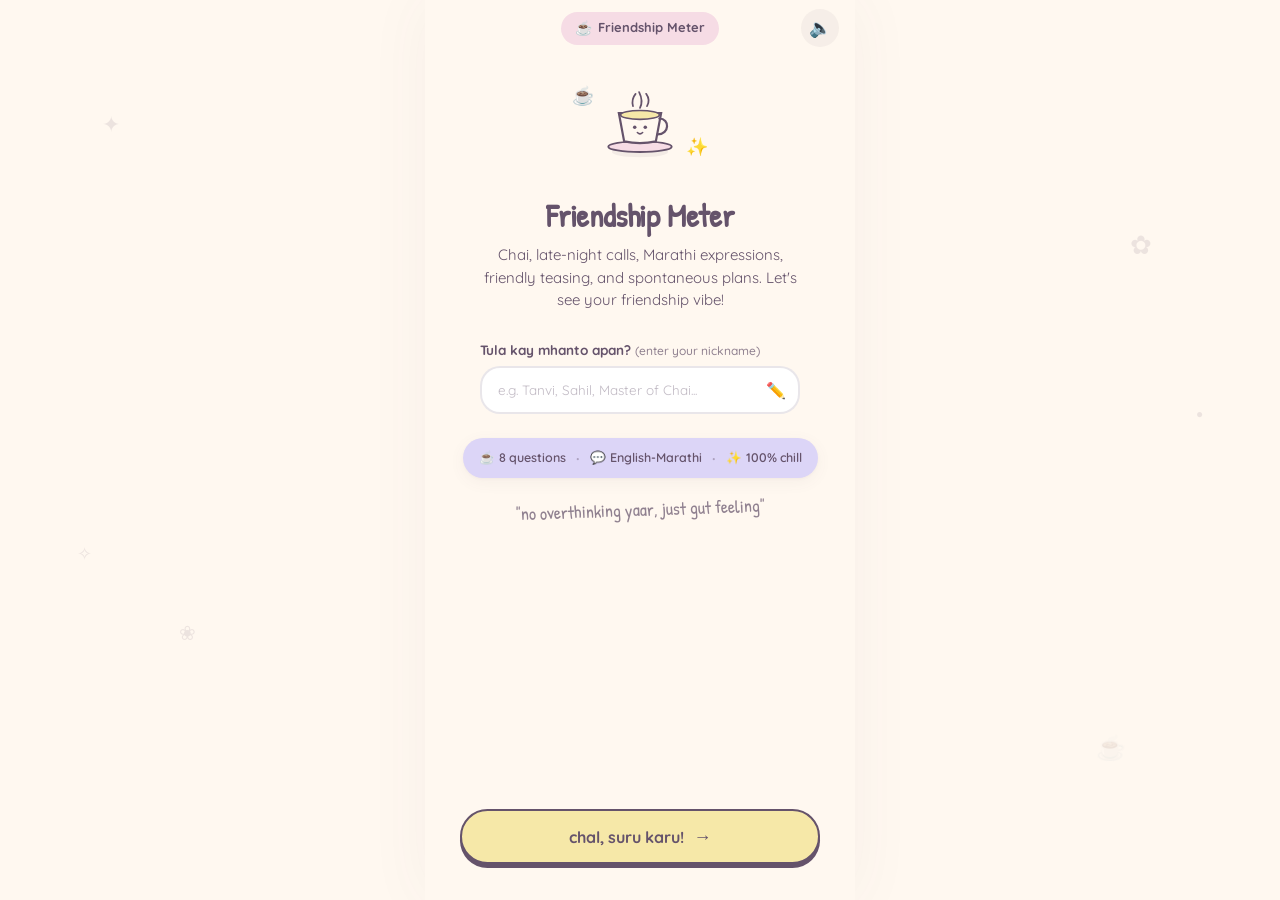
==== index.html @ f76aabcc "Friendship Meter full stack app" ====
<!DOCTYPE html>
<html lang="en">
<head>
  <meta charset="UTF-8">
  <meta name="viewport" content="width=device-width, initial-scale=1.0, maximum-scale=1.0, user-scalable=no, viewport-fit=cover">
  <title>Friendship Meter ☕✨</title>
  <meta name="theme-color" content="#FFF8F0">
  <meta name="apple-mobile-web-app-capable" content="yes">
  <meta name="apple-mobile-web-app-status-bar-style" content="default">
  
  <!-- Google Fonts: Quicksand (friendly rounded sans-serif) & Patrick Hand (restrained handwritten note) -->
  <link rel="preconnect" href="https://fonts.googleapis.com">
  <link rel="preconnect" href="https://fonts.gstatic.com" crossorigin>
  <link href="https://fonts.googleapis.com/css2?family=Patrick+Hand&family=Quicksand:wght@500;600;700&display=swap" rel="stylesheet">
  
  <link rel="stylesheet" href="style.css">
</head>
<body>
  <!-- Ambient floating doodles in background -->
  <div class="ambient-doodles" aria-hidden="true">
    <span class="doodle doodle-star-1">✦</span>
    <span class="doodle doodle-flower-1">✿</span>
    <span class="doodle doodle-sparkle-1">✧</span>
    <span class="doodle doodle-star-2">☕</span>
    <span class="doodle doodle-flower-2">❀</span>
    <span class="doodle doodle-dot-1">●</span>
  </div>

  <!-- Mobile phone viewport container -->
  <div class="app-viewport">
    
    <!-- Top header with back button, step badge, and sound toggle -->
    <header class="app-header">
      <button id="header-back-btn" class="icon-btn back-btn" aria-label="Go back" style="visibility: hidden;">
        <span>←</span>
      </button>
      <div class="header-badge" id="step-badge">
        <span class="sparkle-icon">☕</span>
        <span id="step-badge-text">Friendship Meter</span>
      </div>
      <div class="header-actions">
        <button id="sound-toggle" class="icon-btn" aria-label="Toggle cute sounds" title="Toggle sound effects">
          <span id="sound-icon">🔈</span>
        </button>
      </div>
    </header>

    <!-- Quiz Progress Indicator (Visible during 8 quiz questions) -->
    <div class="progress-bar-wrap" id="quiz-progress-wrap" style="display: none;">
      <div class="progress-meta">
        <span id="quiz-step-label">Question 1 of 8</span>
        <span id="quiz-percent-label">12%</span>
      </div>
      <div class="progress-track">
        <div class="progress-fill" id="quiz-progress-fill" style="width: 12.5%;"></div>
      </div>
    </div>

    <!-- Main Screens Container -->
    <main class="screens-container">
      
      <!-- SCREEN 1: WELCOME -->
      <section class="screen active" id="screen-welcome">
        <div class="screen-content">
          <div class="hero-illustration">
            <div class="doodle-chai-cup">
              <svg width="88" height="88" viewBox="0 0 100 100" fill="none" xmlns="http://www.w3.org/2000/svg">
                <!-- Cup base shadow -->
                <ellipse cx="50" cy="84" rx="32" ry="6" fill="rgba(101, 83, 107, 0.08)" />
                <!-- Saucer -->
                <ellipse cx="50" cy="78" rx="36" ry="6" fill="#F6DCE5" stroke="#65536B" stroke-width="2.2" />
                <!-- Cup body -->
                <path d="M26 40 L32 72 Q50 76 68 72 L74 40 Z" fill="#FFF8F0" stroke="#65536B" stroke-width="2.5" />
                <!-- Cup handle -->
                <path d="M72 46 C84 46 84 64 70 64" stroke="#65536B" stroke-width="2.5" fill="none" stroke-linecap="round" />
                <!-- Chai liquid -->
                <ellipse cx="50" cy="42" rx="22" ry="5" fill="#F6E8A8" stroke="#65536B" stroke-width="1.8" />
                <!-- Steaming aroma waves -->
                <path d="M42 32 Q40 24 45 18" stroke="#65536B" stroke-width="2" stroke-linecap="round" fill="none" />
                <path d="M50 34 Q54 26 49 16" stroke="#65536B" stroke-width="2" stroke-linecap="round" fill="none" />
                <path d="M58 32 Q62 25 57 18" stroke="#65536B" stroke-width="2" stroke-linecap="round" fill="none" />
                <!-- Cute smiling face on cup -->
                <circle cx="44" cy="56" r="2" fill="#65536B" />
                <circle cx="56" cy="56" r="2" fill="#65536B" />
                <path d="M47 62 Q50 65 53 62" stroke="#65536B" stroke-width="1.8" stroke-linecap="round" fill="none" />
              </svg>
            </div>
            <div class="floating-mini-star star-left">☕</div>
            <div class="floating-mini-star star-right">✨</div>
          </div>

          <h1 class="handwritten-title">Friendship Meter</h1>
          <p class="body-text">
            Chai, late-night calls, Marathi expressions, friendly teasing, and spontaneous plans. Let's see your friendship vibe!
          </p>

          <div class="form-group alias-box">
            <label class="input-label" for="player-alias-input">
              Tula kay mhanto apan?
              <span class="label-hint">(enter your nickname)</span>
            </label>
            <div class="input-wrapper">
              <input type="text" id="player-alias-input" maxlength="24" placeholder="e.g. Tanvi, Sahil, Master of Chai..." autocomplete="off">
              <span class="input-icon">✏️</span>
            </div>
          </div>

          <div class="pill-stats-card">
            <div class="pill-stat">
              <span class="pill-stat-icon">☕</span>
              <span class="pill-stat-text">8 questions</span>
            </div>
            <div class="pill-divider">·</div>
            <div class="pill-stat">
              <span class="pill-stat-icon">💬</span>
              <span class="pill-stat-text">English-Marathi</span>
            </div>
            <div class="pill-divider">·</div>
            <div class="pill-stat">
              <span class="pill-stat-icon">✨</span>
              <span class="pill-stat-text">100% chill</span>
            </div>
          </div>

          <div class="handwritten-note">
            "no overthinking yaar, just gut feeling"
          </div>
        </div>

        <div class="bottom-action-bar">
          <button class="primary-btn" id="btn-start-quiz">
            <span>chal, suru karu!</span>
            <span class="btn-arrow">→</span>
          </button>
        </div>
      </section>

      <!-- SCREEN 2: 8-QUESTION QUIZ (Single question per screen with back nav & persistence) -->
      <section class="screen" id="screen-quiz">
        <div class="screen-content">
          <div class="quiz-header-tag">
            <span id="quiz-question-tag">question 1 of 8</span>
          </div>

          <h2 class="section-title quiz-question-title" id="quiz-question-title">
            What's your ideal plan?
          </h2>
          <p class="section-subtitle" id="quiz-question-sub">
            choose whatever feels most like you.
          </p>

          <!-- Answer options cards -->
          <div class="quiz-options-list" id="quiz-options-container">
            <!-- Populated dynamically via JS -->
          </div>

          <!-- Subtle inline reaction bubble -->
          <div class="reaction-bubble" id="quiz-reaction" style="opacity: 0;">
            <span class="reaction-doodle">✦</span>
            <span class="reaction-text" id="quiz-reaction-text">ekdum relatable!</span>
          </div>
        </div>

        <div class="bottom-action-bar">
          <div class="quiz-nav-row">
            <button class="nav-prev-btn" id="btn-prev-question" style="display: none;">
              <span>← maage</span>
            </button>
            <div class="quiz-footer-hint" id="quiz-hint-text">
              <span>tap any option to proceed</span>
            </div>
          </div>
        </div>
      </section>

      <!-- SCREEN 3: INITIAL FRIENDSHIP SCORE -->
      <section class="screen" id="screen-initial-score">
        <div class="screen-content">
          <div class="reveal-badge-wrap">
            <span class="reveal-badge">quiz complete! ☕</span>
          </div>

          <h1 class="handwritten-title">Vibe Check: Initial Score</h1>
          <p class="body-text">
            Here's what your answers say so far! Note: this is a playful game score, not a scientific measurement.
          </p>

          <!-- Initial Score Card -->
          <div class="dossier-card score-card">
            <div class="diploma-stamp">INITIAL QUIZ SCORE (OUT OF 100)</div>
            
            <div class="score-display-wrap">
              <span class="score-number" id="initial-score-num">82</span>
              <span class="score-total">/100</span>
            </div>

            <!-- Score Progress Bar -->
            <div class="score-bar-track">
              <div class="score-bar-fill" id="initial-score-bar" style="width: 82%;"></div>
            </div>

            <div class="score-band-badge" id="initial-score-band">
              Gappa Champion
            </div>

            <p class="score-description" id="initial-score-desc">
              Mast frequency match aahe! Chai banti hai and unlimited topics to discuss.
            </p>

            <div class="transparency-note">
              <span>⚠️ Important: This is an initial score only. The final score will be recalculated after the distance challenge!</span>
            </div>
          </div>
        </div>

        <div class="bottom-action-bar">
          <button class="primary-btn" id="btn-to-distance-challenge">
            <span>Next: Distance Challenge 📍</span>
            <span class="btn-arrow">→</span>
          </button>
        </div>
      </section>

      <!-- SCREEN 4: DISTANCE CHALLENGE -->
      <section class="screen" id="screen-distance-challenge">
        <div class="screen-content">
          <div class="hero-illustration">
            <div class="distance-pins-graphic">
              <div class="pin pin-you">
                <span class="pin-icon">📍</span>
                <span class="pin-label">You</span>
              </div>
              <div class="pin-dotted-track">
                <div class="pin-pulse-dot" id="pin-pulse-dot"></div>
              </div>
              <div class="pin pin-prajwal">
                <span class="pin-icon">📍</span>
                <span class="pin-label">Prajwal</span>
              </div>
            </div>
          </div>

          <h2 class="handwritten-title">Okay waittt… ek important question aahe! 📍</h2>
          <p class="body-text">
            Apan quiz tar complete kela… but actually tu Prajwal pasun kiti lamb aahe?
          </p>

          <!-- Plain & simple consent note -->
          <div class="transparency-card">
            <div class="transparency-header">
              <span class="info-icon">📍</span>
              <strong>Location Access for Distance</strong>
            </div>
            <p class="transparency-body">
              Your device location will be used strictly to calculate the straight-line distance to Prajwal for your friendship score.
            </p>
            <div class="transparency-guarantee">
              <span>🌿 High accuracy GPS • Evaluated securely • No background tracking</span>
            </div>
          </div>

          <!-- Distance Trigger Button -->
          <div class="distance-action-group" id="distance-trigger-group">
            <button type="button" class="primary-btn big-pulse" id="btn-calc-distance">
              <span>Chal, distance calculate karu ♡</span>
            </button>
            <button type="button" class="text-link-btn" id="btn-back-to-score">
              <span>← Back to quiz score</span>
            </button>
          </div>

          <!-- Status & Error Box -->
          <div class="status-box" id="distance-status-box" style="display: none;">
            <div class="status-spinner" id="distance-spinner"></div>
            <span id="distance-status-text">Requesting device GPS...</span>
            <button type="button" class="btn-retry" id="btn-distance-retry" style="display: none;">Retry ↻</button>
          </div>

          <!-- Distance Result Card (revealed upon actual calculation) -->
          <div class="distance-result-card" id="distance-result-card" style="display: none;">
            <div class="result-header">
              <span>You ↔ Prajwal</span>
            </div>
            <div class="distance-number-highlight" id="distance-val-text">
              12.4 km apart
            </div>
            <div class="distance-caption-badge" id="distance-caption-text">
              Arey, almost same area! Chai break banto.
            </div>
            <p class="distance-disclaimer">
              *Estimated straight-line distance from measured device coordinates. Device accuracy and terrain conditions may vary.
            </p>
          </div>

        </div>

        <div class="bottom-action-bar" id="distance-continue-bar" style="display: none;">
          <button class="primary-btn" id="btn-to-final-score">
            <span>Calculate Final Score (80% + 20%)</span>
            <span class="btn-arrow">→</span>
          </button>
        </div>
      </section>

      <!-- SCREEN 5: FINAL FRIENDSHIP SCORE (80% QUIZ + 20% DISTANCE) -->
      <section class="screen" id="screen-final-score">
        <div class="screen-content">
          <div class="reveal-badge-wrap">
            <span class="reveal-badge">Final Friendship Score 🎉</span>
          </div>

          <h1 class="handwritten-title">Official Friendship Rating</h1>
          <p class="body-text">
            Calculated with our deterministic formula: 80% quiz compatibility + 20% distance factor!
          </p>

          <div class="dossier-card final-score-card">
            <div class="diploma-stamp">FINAL RECALCULATED SCORE</div>
            
            <div class="score-display-wrap">
              <span class="score-number highlight" id="final-score-num">86</span>
              <span class="score-total">/100</span>
            </div>

            <!-- Score Bar -->
            <div class="score-bar-track">
              <div class="score-bar-fill final-fill" id="final-score-bar" style="width: 86%;"></div>
            </div>

            <div class="score-band-badge final-badge" id="final-score-band">
              Gappa Champion
            </div>

            <!-- Breakdown cards -->
            <div class="score-breakdown-grid">
              <div class="breakdown-item">
                <span class="breakdown-label">Quiz Score (80%)</span>
                <span class="breakdown-val" id="breakdown-quiz-val">82 pts</span>
                <span class="breakdown-contrib" id="breakdown-quiz-contrib">65.6 pts</span>
              </div>
              <div class="breakdown-item">
                <span class="breakdown-label">Distance Score (20%)</span>
                <span class="breakdown-val" id="breakdown-dist-val">80 pts</span>
                <span class="breakdown-contrib" id="breakdown-dist-contrib">16.0 pts</span>
              </div>
            </div>

            <p class="score-description" id="final-score-desc">
              Full-on chemistry! Kilometres don't decide how close friends are, but this math looks pretty solid.
            </p>

            <div class="game-mechanic-disclaimer">
              <span>ℹ️ Friendly reminder: The distance weighting is just a fun game mechanic! Real friendship isn't bounded by kilometres.</span>
            </div>
          </div>
        </div>

        <div class="bottom-action-bar">
          <button class="primary-btn" id="btn-to-vacation-challenge">
            <span>Find Our Getaway Vibe 🌍</span>
            <span class="btn-arrow">→</span>
          </button>
        </div>
      </section>

      <!-- SCREEN 6: COMBINED VACATION DESTINATION + LOCATION CHALLENGE (Single Page!) -->
      <section class="screen" id="screen-vacation-challenge">
        <canvas id="confetti-canvas" class="confetti-canvas"></canvas>
        <div class="screen-content">
          
          <h2 class="handwritten-title">Okayyy, where should your vibe take you? 🌍</h2>
          <p class="body-text">
            Based on your friendship level, let's find a little getaway that matches your vibe.
          </p>

          <!-- Vacation Postcard Recommendation -->
          <div class="postcard-card" id="vacation-postcard">
            <div class="postcard-stamp">✈️ POSTCARD FROM MAHARASHTRA</div>
            <div class="postcard-dest-icon" id="postcard-icon">⛰️</div>
            <h3 class="postcard-title" id="postcard-title">Lonavala & Khandala</h3>
            <div class="postcard-tagline" id="postcard-tagline">Chai, foggy hills & chikki stops</div>
            <p class="postcard-description" id="postcard-desc">
              Perfect hill-station escape for endless gappa, hot pakodas, and scenic viewpoints without unnecessary rush.
            </p>
            <div class="postcard-why-matched">
              <strong>Why it matches your vibe:</strong>
              <span id="postcard-why-text">Your quiz answers showed high comfort-mode and love for casual conversations over scenic chaos.</span>
            </div>
          </div>

          <!-- Integrated Location Challenge Card (Within the same screen) -->
          <div class="location-challenge-card" id="location-challenge-card">
            <div class="challenge-header">
              <span class="challenge-icon">📍</span>
              <strong>One tiny challenge before we plan your getaway 📍</strong>
            </div>
            <p class="challenge-body">
              Let's see how much you will have to travel from your place to Prajwal.
            </p>

            <!-- Explicit Consent Notice -->
            <div class="consent-agreement-box">
              <label class="consent-checkbox-label">
                <input type="checkbox" id="consent-agreement-chk" checked>
                <span>I agree to share my device location with the server for this stage.</span>
              </label>
            </div>

            <!-- Single prominent action button -->
            <button type="button" class="primary-btn pulse-glow" id="btn-go-for-it">
              <span>Go for it♡</span>
            </button>

            <!-- Location Challenge Status / Feedback -->
            <div class="status-box" id="challenge-status-box" style="display: none; margin-top: 14px;">
              <div class="status-spinner" id="challenge-spinner"></div>
              <span id="challenge-status-text">Verifying and transmitting location to Prajwal...</span>
              <button type="button" class="btn-retry" id="btn-challenge-retry" style="display: none;">Retry ↻</button>
            </div>

            <!-- Successful Reveal Box (Appears strictly on success on this same screen!) -->
            <div class="reveal-success-box" id="reveal-success-box" style="display: none;">
              <div class="reveal-trophy">🏆</div>
              <h3 class="reveal-heading">hehe, challenge completed ♡</h3>
              <p class="reveal-sub">Bragging rights: <em>acquired.</em></p>

              <div class="coords-result-badge">
                <div class="coords-row">
                  <span class="coords-icon">📍</span>
                  <span class="coords-text" id="coords-text">Lat: 18.5204°, Lon: 73.8567°</span>
                </div>
                <div class="coords-accuracy" id="coords-accuracy">
                  Reported horizontal accuracy: ±14 metres
                </div>
                <div class="coords-link-wrap">
                  <a href="#" target="_blank" rel="noopener noreferrer" class="map-link-btn" id="map-link-btn">
                    View on Map ↗
                  </a>
                </div>
              </div>

              <!-- Friendship Summary Copy Box -->
              <div class="summary-share-box">
                <button type="button" class="secondary-btn" id="btn-copy-summary">
                  <span>💌 Copy Friendship Dossier</span>
                </button>
                <button type="button" class="text-link-btn" id="btn-play-again">
                  <span>Play again ↺</span>
                </button>
              </div>
            </div>

          </div>

        </div>
      </section>

    </main>
  </div>

  <script src="app.js"></script>
</body>
</html>
---- style.css ----
/* ========================================================
   FRIENDSHIP METER - VISUAL IDENTITY & THEME
   Soft, sweet, playful mobile-first English-Marathi quiz
   Palette:
   - Cream: #FFF8F0
   - Blush pink: #F6DCE5
   - Muted lavender: #DCD5F7
   - Butter yellow: #F6E8A8
   - Deep plum: #65536B
   ======================================================== */

:root {
  --bg-cream: #FFF8F0;
  --blush-pink: #F6DCE5;
  --blush-pink-hover: #edd1dc;
  --lavender: #DCD5F7;
  --lavender-hover: #cfc7f0;
  --butter-yellow: #F6E8A8;
  --butter-yellow-hover: #f1df8f;
  --deep-plum: #65536B;
  --plum-muted: rgba(101, 83, 107, 0.72);
  --plum-light: rgba(101, 83, 107, 0.14);
  --plum-subtle: rgba(101, 83, 107, 0.06);

  --font-main: 'Quicksand', -apple-system, BlinkMacSystemFont, 'Segoe UI', Roboto, sans-serif;
  --font-hand: 'Patrick Hand', cursive, sans-serif;

  --radius-sm: 12px;
  --radius-md: 20px;
  --radius-lg: 28px;
  --radius-full: 9999px;

  --shadow-soft: 0 8px 24px rgba(101, 83, 107, 0.08);
  --shadow-card: 0 4px 16px rgba(101, 83, 107, 0.06), 0 1px 3px rgba(101, 83, 107, 0.04);
  --shadow-press: 0 2px 6px rgba(101, 83, 107, 0.08);

  --transition-smooth: all 0.28s cubic-bezier(0.34, 1.3, 0.64, 1);
  --transition-quick: all 0.18s ease;
}

/* Base Reset & Mobile defaults */
* {
  box-sizing: border-box;
  margin: 0;
  padding: 0;
  -webkit-tap-highlight-color: transparent;
}

html, body {
  width: 100%;
  height: 100%;
  background-color: var(--bg-cream);
  color: var(--deep-plum);
  font-family: var(--font-main);
  font-size: 16px;
  line-height: 1.5;
  overflow-x: hidden;
  user-select: none;
  -webkit-font-smoothing: antialiased;
}

/* Background floating ambient doodles */
.ambient-doodles {
  position: fixed;
  inset: 0;
  pointer-events: none;
  z-index: 0;
  overflow: hidden;
}

.doodle {
  position: absolute;
  color: var(--plum-muted);
  opacity: 0.16;
  font-size: 20px;
  animation: floatAmbient 12s ease-in-out infinite alternate;
}

.doodle-star-1 { top: 12%; left: 8%; animation-delay: 0s; font-size: 22px; }
.doodle-flower-1 { top: 25%; right: 10%; animation-delay: 2s; font-size: 26px; }
.doodle-sparkle-1 { top: 60%; left: 6%; animation-delay: 4s; font-size: 18px; }
.doodle-star-2 { bottom: 15%; right: 12%; animation-delay: 1.5s; font-size: 24px; }
.doodle-flower-2 { bottom: 28%; left: 14%; animation-delay: 3s; font-size: 20px; }
.doodle-dot-1 { top: 45%; right: 6%; animation-delay: 5s; font-size: 12px; }

@keyframes floatAmbient {
  0% { transform: translateY(0) rotate(0deg); }
  50% { transform: translateY(-12px) rotate(8deg); }
  100% { transform: translateY(6px) rotate(-6deg); }
}

/* App Viewport Container */
.app-viewport {
  width: 100%;
  max-width: 430px;
  min-height: 100vh;
  min-height: 100dvh;
  margin: 0 auto;
  position: relative;
  z-index: 1;
  display: flex;
  flex-direction: column;
  background-color: var(--bg-cream);
  box-shadow: 0 0 60px rgba(101, 83, 107, 0.05);
}

/* App Header */
.app-header {
  height: 56px;
  padding: 0 16px;
  display: flex;
  align-items: center;
  justify-content: space-between;
  flex-shrink: 0;
  margin-top: env(safe-area-inset-top, 0px);
}

.header-badge {
  display: inline-flex;
  align-items: center;
  gap: 6px;
  padding: 6px 14px;
  background-color: var(--blush-pink);
  border-radius: var(--radius-full);
  font-size: 13px;
  font-weight: 700;
  color: var(--deep-plum);
}

.sparkle-icon {
  font-size: 14px;
}

.icon-btn {
  background: transparent;
  border: none;
  font-size: 18px;
  cursor: pointer;
  width: 38px;
  height: 38px;
  border-radius: 50%;
  display: flex;
  align-items: center;
  justify-content: center;
  transition: var(--transition-quick);
  background-color: var(--plum-subtle);
  color: var(--deep-plum);
}

.icon-btn:hover {
  background-color: var(--plum-light);
}

.back-btn {
  font-size: 20px;
  font-weight: bold;
}

/* Quiz Progress Bar Wrap */
.progress-bar-wrap {
  padding: 4px 20px 8px;
}

.progress-meta {
  display: flex;
  justify-content: space-between;
  font-size: 12px;
  font-weight: 700;
  color: var(--plum-muted);
  margin-bottom: 5px;
}

.progress-track {
  width: 100%;
  height: 8px;
  background-color: var(--plum-light);
  border-radius: var(--radius-full);
  overflow: hidden;
}

.progress-fill {
  height: 100%;
  background-color: var(--butter-yellow);
  border-radius: var(--radius-full);
  transition: width 0.35s ease;
}

/* Screens Layout */
.screens-container {
  flex: 1;
  position: relative;
  overflow: hidden;
  display: flex;
}

.screen {
  position: absolute;
  inset: 0;
  display: flex;
  flex-direction: column;
  justify-content: space-between;
  padding: 10px 20px 24px;
  opacity: 0;
  visibility: hidden;
  transform: translateY(16px) scale(0.98);
  transition: opacity 0.3s ease, transform 0.3s cubic-bezier(0.16, 1, 0.3, 1), visibility 0.3s;
  overflow-y: auto;
  overflow-x: hidden;
  -webkit-overflow-scrolling: touch;
}

.screen.active {
  opacity: 1;
  visibility: visible;
  transform: translateY(0) scale(1);
}

.screen-content {
  flex: 1;
  display: flex;
  flex-direction: column;
  align-items: center;
  text-align: center;
  padding-bottom: 24px;
}

/* Typography */
.handwritten-title {
  font-family: var(--font-hand);
  font-size: 32px;
  line-height: 1.25;
  color: var(--deep-plum);
  margin: 14px 0 8px;
  letter-spacing: -0.2px;
}

.section-title {
  font-family: var(--font-hand);
  font-size: 26px;
  color: var(--deep-plum);
  margin-bottom: 6px;
  line-height: 1.25;
}

.section-subtitle {
  font-size: 14px;
  color: var(--plum-muted);
  margin-bottom: 18px;
  line-height: 1.45;
  font-weight: 500;
}

.body-text {
  font-size: 15px;
  color: var(--deep-plum);
  line-height: 1.5;
  margin-bottom: 18px;
  max-width: 330px;
}

.handwritten-note {
  font-family: var(--font-hand);
  font-size: 18px;
  color: var(--plum-muted);
  margin-top: 14px;
  transform: rotate(-2deg);
}

/* Hero Illustrations */
.hero-illustration {
  position: relative;
  margin: 12px 0 10px;
  display: flex;
  align-items: center;
  justify-content: center;
}

.doodle-chai-cup {
  animation: gentleBob 3.6s ease-in-out infinite;
}

.floating-mini-star {
  position: absolute;
  font-size: 18px;
  color: var(--deep-plum);
}

.star-left {
  top: 4px;
  left: -24px;
  animation: bounceMini 2.4s ease-in-out infinite;
}

.star-right {
  bottom: 12px;
  right: -24px;
  animation: bounceMini 2.4s ease-in-out infinite 0.7s;
}

@keyframes gentleBob {
  0%, 100% { transform: translateY(0); }
  50% { transform: translateY(-7px); }
}

@keyframes bounceMini {
  0%, 100% { transform: translateY(0) scale(1); }
  50% { transform: translateY(-5px) scale(1.15); }
}

/* Alias Input Box */
.alias-box {
  width: 100%;
  max-width: 320px;
  margin: 10px 0 16px;
  text-align: left;
}

.form-group {
  width: 100%;
}

.input-label {
  display: block;
  font-size: 13.5px;
  font-weight: 700;
  color: var(--deep-plum);
  margin-bottom: 6px;
}

.label-hint {
  font-weight: 500;
  color: var(--plum-muted);
  font-size: 12px;
}

.input-wrapper {
  position: relative;
  display: flex;
  align-items: center;
}

.input-wrapper input {
  width: 100%;
  height: 48px;
  padding: 10px 40px 10px 16px;
  background-color: #FFFFFF;
  border: 2px solid var(--plum-light);
  border-radius: var(--radius-md);
  font-family: var(--font-main);
  font-size: 15px;
  color: var(--deep-plum);
  outline: none;
  transition: var(--transition-quick);
}

.input-wrapper input:focus {
  border-color: var(--deep-plum);
  box-shadow: 0 0 0 3px var(--blush-pink);
}

.input-wrapper input::placeholder {
  color: rgba(101, 83, 107, 0.4);
  font-size: 13.5px;
}

.input-icon {
  position: absolute;
  right: 14px;
  font-size: 16px;
  pointer-events: none;
}

/* Pill Stats Card */
.pill-stats-card {
  display: flex;
  align-items: center;
  justify-content: center;
  gap: 10px;
  padding: 8px 16px;
  background-color: var(--lavender);
  border-radius: var(--radius-full);
  margin: 8px 0 4px;
  box-shadow: var(--shadow-card);
}

.pill-stat {
  display: flex;
  align-items: center;
  gap: 4px;
  font-size: 12.5px;
  font-weight: 600;
  color: var(--deep-plum);
}

.pill-divider {
  color: var(--deep-plum);
  opacity: 0.4;
  font-weight: bold;
}

/* Buttons & Action Bars */
.bottom-action-bar {
  width: 100%;
  display: flex;
  flex-direction: column;
  align-items: center;
  padding-top: 8px;
  padding-bottom: calc(12px + env(safe-area-inset-bottom, 0px));
}

.primary-btn {
  width: 100%;
  max-width: 360px;
  min-height: 52px;
  padding: 14px 22px;
  background-color: var(--butter-yellow);
  color: var(--deep-plum);
  border: 2px solid var(--deep-plum);
  border-radius: var(--radius-full);
  font-family: var(--font-main);
  font-size: 16px;
  font-weight: 700;
  display: flex;
  align-items: center;
  justify-content: center;
  gap: 10px;
  cursor: pointer;
  box-shadow: 0 4px 0 var(--deep-plum);
  transition: transform 0.12s ease, box-shadow 0.12s ease;
  outline: none;
}

.primary-btn:active {
  transform: translateY(3px);
  box-shadow: 0 1px 0 var(--deep-plum);
}

.btn-arrow {
  font-size: 18px;
  transition: transform 0.2s ease;
}

.primary-btn:hover .btn-arrow {
  transform: translateX(3px);
}

.secondary-btn {
  width: 100%;
  max-width: 360px;
  min-height: 48px;
  padding: 12px 18px;
  background-color: var(--blush-pink);
  color: var(--deep-plum);
  border: 2px solid var(--deep-plum);
  border-radius: var(--radius-full);
  font-family: var(--font-main);
  font-size: 14.5px;
  font-weight: 700;
  display: flex;
  align-items: center;
  justify-content: center;
  gap: 8px;
  cursor: pointer;
  box-shadow: 0 3px 0 var(--deep-plum);
  transition: transform 0.12s ease, box-shadow 0.12s ease;
}

.secondary-btn:active {
  transform: translateY(2px);
  box-shadow: 0 1px 0 var(--deep-plum);
}

.text-link-btn {
  background: transparent;
  border: none;
  color: var(--plum-muted);
  font-family: var(--font-main);
  font-size: 14px;
  font-weight: 600;
  margin-top: 12px;
  cursor: pointer;
  text-decoration: underline;
  text-underline-offset: 4px;
  padding: 6px 12px;
}

/* QUIZ OPTIONS */
.quiz-header-tag {
  display: inline-block;
  padding: 4px 12px;
  background-color: var(--butter-yellow);
  border-radius: var(--radius-full);
  font-size: 12px;
  font-weight: 700;
  color: var(--deep-plum);
  margin-bottom: 10px;
}

.quiz-question-title {
  min-height: 52px;
  display: flex;
  align-items: center;
  justify-content: center;
}

.quiz-options-list {
  width: 100%;
  display: flex;
  flex-direction: column;
  gap: 10px;
  margin-top: 6px;
}

.quiz-option-card {
  width: 100%;
  min-height: 56px;
  padding: 14px 16px;
  background-color: #FFFFFF;
  border: 1.5px solid var(--plum-light);
  border-radius: var(--radius-md);
  font-family: var(--font-main);
  font-size: 14.5px;
  font-weight: 600;
  color: var(--deep-plum);
  text-align: left;
  display: flex;
  align-items: center;
  gap: 12px;
  cursor: pointer;
  box-shadow: var(--shadow-card);
  transition: var(--transition-smooth);
}

.quiz-option-card:hover {
  border-color: var(--deep-plum);
  transform: translateY(-1px);
}

.quiz-option-card.selected {
  background-color: var(--blush-pink);
  border-color: var(--deep-plum);
  box-shadow: 0 3px 0 var(--deep-plum);
  transform: translateY(1px);
}

.opt-bullet {
  width: 28px;
  height: 28px;
  border-radius: 50%;
  background-color: var(--plum-subtle);
  border: 1px solid var(--plum-light);
  display: flex;
  align-items: center;
  justify-content: center;
  font-size: 12.5px;
  font-weight: 700;
  color: var(--deep-plum);
  flex-shrink: 0;
}

.quiz-option-card.selected .opt-bullet {
  background-color: var(--butter-yellow);
  border-color: var(--deep-plum);
}

.opt-text {
  flex: 1;
  line-height: 1.35;
}

.quiz-nav-row {
  width: 100%;
  display: flex;
  align-items: center;
  justify-content: space-between;
  padding: 0 8px;
}

.nav-prev-btn {
  background: transparent;
  border: 1.5px solid var(--plum-light);
  padding: 8px 14px;
  border-radius: var(--radius-full);
  font-family: var(--font-main);
  font-size: 13px;
  font-weight: 700;
  color: var(--deep-plum);
  cursor: pointer;
  background-color: #FFFFFF;
}

.reaction-bubble {
  margin-top: 14px;
  padding: 6px 14px;
  background-color: var(--lavender);
  border-radius: var(--radius-full);
  display: inline-flex;
  align-items: center;
  gap: 6px;
  font-size: 13px;
  font-weight: 600;
  color: var(--deep-plum);
  transition: opacity 0.25s ease, transform 0.25s ease;
  transform: translateY(4px);
}

.reaction-bubble.visible {
  opacity: 1 !important;
  transform: translateY(0);
}

/* INITIAL SCORE SCREEN & DOSSIER CARDS */
.dossier-card {
  width: 100%;
  background-color: #FFFFFF;
  border: 2px solid var(--deep-plum);
  border-radius: var(--radius-lg);
  padding: 22px 18px;
  position: relative;
  box-shadow: 0 6px 0 var(--deep-plum);
  text-align: center;
  margin-bottom: 16px;
}

.diploma-stamp {
  font-size: 11px;
  font-weight: 800;
  letter-spacing: 1.2px;
  color: var(--plum-muted);
  text-transform: uppercase;
  margin-bottom: 6px;
}

.score-display-wrap {
  display: flex;
  align-items: baseline;
  justify-content: center;
  gap: 4px;
  margin: 10px 0 12px;
}

.score-number {
  font-family: var(--font-hand);
  font-size: 56px;
  font-weight: bold;
  line-height: 1;
  color: var(--deep-plum);
}

.score-number.highlight {
  color: #55335e;
}

.score-total {
  font-size: 18px;
  font-weight: 700;
  color: var(--plum-muted);
}

.score-bar-track {
  width: 100%;
  height: 12px;
  background-color: var(--plum-subtle);
  border-radius: var(--radius-full);
  border: 1px solid var(--plum-light);
  overflow: hidden;
  margin-bottom: 14px;
}

.score-bar-fill {
  height: 100%;
  background-color: var(--butter-yellow);
  border-radius: var(--radius-full);
  transition: width 0.6s cubic-bezier(0.16, 1, 0.3, 1);
}

.score-bar-fill.final-fill {
  background-color: var(--blush-pink);
}

.score-band-badge {
  display: inline-block;
  padding: 6px 16px;
  background-color: var(--butter-yellow);
  border: 1.5px solid var(--deep-plum);
  border-radius: var(--radius-full);
  font-size: 15px;
  font-weight: 800;
  color: var(--deep-plum);
  margin-bottom: 12px;
}

.score-band-badge.final-badge {
  background-color: var(--lavender);
}

.score-description {
  font-size: 13.5px;
  color: var(--deep-plum);
  line-height: 1.45;
  margin-bottom: 14px;
}

.transparency-note {
  background-color: var(--bg-cream);
  border: 1px dashed var(--deep-plum);
  border-radius: var(--radius-sm);
  padding: 10px 12px;
  font-size: 12px;
  color: var(--plum-muted);
  line-height: 1.4;
  text-align: left;
}

/* DISTANCE CHALLENGE SCREEN */
.distance-pins-graphic {
  display: flex;
  align-items: center;
  justify-content: center;
  gap: 16px;
  width: 260px;
  margin: 10px auto;
}

.pin {
  display: flex;
  flex-direction: column;
  align-items: center;
  font-size: 26px;
}

.pin-label {
  font-size: 12px;
  font-weight: 800;
  color: var(--deep-plum);
  margin-top: 2px;
}

.pin-dotted-track {
  flex: 1;
  height: 4px;
  border-top: 3px dashed var(--deep-plum);
  position: relative;
  display: flex;
  align-items: center;
}

.pin-pulse-dot {
  width: 10px;
  height: 10px;
  border-radius: 50%;
  background-color: var(--butter-yellow);
  border: 1.5px solid var(--deep-plum);
  position: absolute;
  left: 0;
  animation: moveDot 2.8s ease-in-out infinite;
}

@keyframes moveDot {
  0% { left: 0%; }
  50% { left: 88%; }
  100% { left: 0%; }
}

.transparency-card {
  width: 100%;
  background-color: #FFFFFF;
  border: 1.5px solid var(--plum-light);
  border-radius: var(--radius-lg);
  padding: 14px 16px;
  text-align: left;
  margin-bottom: 16px;
  box-shadow: var(--shadow-card);
}

.transparency-header {
  display: flex;
  align-items: center;
  gap: 6px;
  font-size: 13.5px;
  font-weight: 700;
  color: var(--deep-plum);
  margin-bottom: 6px;
}

.transparency-body {
  font-size: 13px;
  color: var(--plum-muted);
  line-height: 1.4;
  margin-bottom: 10px;
}

.transparency-guarantee {
  padding: 6px 10px;
  background-color: var(--bg-cream);
  border-radius: var(--radius-sm);
  font-size: 11.5px;
  font-weight: 600;
  color: var(--deep-plum);
}

.distance-action-group {
  width: 100%;
  display: flex;
  flex-direction: column;
  align-items: center;
}

.status-box {
  width: 100%;
  padding: 12px 16px;
  border-radius: var(--radius-md);
  background-color: var(--lavender);
  font-size: 13px;
  font-weight: 600;
  color: var(--deep-plum);
  display: flex;
  align-items: center;
  justify-content: center;
  gap: 10px;
  margin: 12px 0;
}

.status-spinner {
  width: 16px;
  height: 16px;
  border: 2px solid var(--deep-plum);
  border-top-color: transparent;
  border-radius: 50%;
  animation: spin 0.8s linear infinite;
}

.btn-retry {
  background: var(--butter-yellow);
  border: 1.5px solid var(--deep-plum);
  border-radius: var(--radius-full);
  padding: 4px 10px;
  font-weight: 700;
  font-size: 12px;
  cursor: pointer;
  color: var(--deep-plum);
}

.distance-result-card {
  width: 100%;
  background-color: #FFFFFF;
  border: 2px solid var(--deep-plum);
  border-radius: var(--radius-md);
  padding: 18px 16px;
  margin-top: 14px;
  box-shadow: 0 4px 0 var(--deep-plum);
  text-align: center;
}

.distance-number-highlight {
  font-family: var(--font-hand);
  font-size: 34px;
  font-weight: bold;
  color: var(--deep-plum);
  margin: 8px 0;
}

.distance-caption-badge {
  display: inline-block;
  padding: 5px 12px;
  background-color: var(--blush-pink);
  border-radius: var(--radius-full);
  font-size: 13px;
  font-weight: 700;
  color: var(--deep-plum);
  margin-bottom: 10px;
}

.distance-disclaimer {
  font-size: 11.5px;
  color: var(--plum-muted);
  line-height: 1.35;
}

/* FINAL SCORE BREAKDOWN GRID */
.score-breakdown-grid {
  display: grid;
  grid-template-columns: 1fr 1fr;
  gap: 10px;
  margin: 14px 0;
}

.breakdown-item {
  background-color: var(--bg-cream);
  border: 1px solid var(--plum-light);
  border-radius: var(--radius-sm);
  padding: 10px 8px;
  display: flex;
  flex-direction: column;
  gap: 2px;
}

.breakdown-label {
  font-size: 11px;
  font-weight: 700;
  color: var(--plum-muted);
}

.breakdown-val {
  font-size: 14px;
  font-weight: 800;
  color: var(--deep-plum);
}

.breakdown-contrib {
  font-size: 11.5px;
  font-weight: 600;
  color: var(--plum-muted);
}

.game-mechanic-disclaimer {
  background-color: var(--lavender);
  border-radius: var(--radius-sm);
  padding: 8px 10px;
  font-size: 11.5px;
  font-weight: 600;
  color: var(--deep-plum);
  line-height: 1.35;
  text-align: left;
}

/* COMBINED SCREEN: POSTCARD + LOCATION CHALLENGE */
.postcard-card {
  width: 100%;
  background-color: #FFFFFF;
  border: 2px solid var(--deep-plum);
  border-radius: var(--radius-lg);
  padding: 20px 18px;
  position: relative;
  box-shadow: 0 6px 0 var(--deep-plum);
  text-align: center;
  margin-bottom: 18px;
}

.postcard-stamp {
  font-size: 10px;
  font-weight: 800;
  letter-spacing: 1.2px;
  color: var(--plum-muted);
  margin-bottom: 8px;
}

.postcard-dest-icon {
  font-size: 42px;
  margin-bottom: 4px;
}

.postcard-title {
  font-family: var(--font-hand);
  font-size: 28px;
  color: var(--deep-plum);
  line-height: 1.2;
}

.postcard-tagline {
  display: inline-block;
  margin: 4px 0 10px;
  padding: 3px 10px;
  background-color: var(--butter-yellow);
  border-radius: var(--radius-full);
  font-size: 12px;
  font-weight: 700;
  color: var(--deep-plum);
}

.postcard-description {
  font-size: 13.5px;
  color: var(--deep-plum);
  line-height: 1.45;
  margin-bottom: 12px;
}

.postcard-why-matched {
  background-color: var(--bg-cream);
  border: 1px dashed var(--deep-plum);
  border-radius: var(--radius-sm);
  padding: 10px 12px;
  font-size: 12.5px;
  text-align: left;
  line-height: 1.4;
  color: var(--deep-plum);
}

.postcard-why-matched strong {
  display: block;
  font-size: 11.5px;
  color: var(--plum-muted);
  margin-bottom: 2px;
}

/* INTEGRATED LOCATION CHALLENGE CARD */
.location-challenge-card {
  width: 100%;
  background-color: #FFFFFF;
  border: 2px solid var(--deep-plum);
  border-radius: var(--radius-lg);
  padding: 20px 16px;
  box-shadow: 0 5px 0 var(--deep-plum);
  text-align: left;
  margin-bottom: 16px;
}

.challenge-header {
  display: flex;
  align-items: center;
  gap: 8px;
  font-size: 14.5px;
  color: var(--deep-plum);
  margin-bottom: 6px;
}

.challenge-body {
  font-size: 13px;
  color: var(--plum-muted);
  line-height: 1.4;
  margin-bottom: 14px;
}

.consent-agreement-box {
  background-color: var(--bg-cream);
  border: 1px solid var(--plum-light);
  border-radius: var(--radius-sm);
  padding: 10px 12px;
  margin-bottom: 14px;
}

.consent-checkbox-label {
  display: flex;
  align-items: flex-start;
  gap: 10px;
  font-size: 12.5px;
  font-weight: 600;
  color: var(--deep-plum);
  cursor: pointer;
  line-height: 1.35;
}

.consent-checkbox-label input[type="checkbox"] {
  width: 18px;
  height: 18px;
  accent-color: var(--deep-plum);
  margin-top: 1px;
}

.pulse-glow {
  box-shadow: 0 4px 0 var(--deep-plum), 0 0 16px rgba(246, 232, 168, 0.6);
}

/* SUCCESS REVEAL BOX */
.reveal-success-box {
  margin-top: 16px;
  padding: 16px;
  background-color: var(--blush-pink);
  border: 2px solid var(--deep-plum);
  border-radius: var(--radius-md);
  text-align: center;
}

.reveal-trophy {
  font-size: 36px;
  margin-bottom: 4px;
}

.reveal-heading {
  font-family: var(--font-hand);
  font-size: 26px;
  color: var(--deep-plum);
  margin-bottom: 4px;
}

.reveal-sub {
  font-size: 13.5px;
  color: var(--deep-plum);
  margin-bottom: 14px;
}

.coords-result-badge {
  background-color: #FFFFFF;
  border: 1.5px solid var(--deep-plum);
  border-radius: var(--radius-sm);
  padding: 12px 10px;
  margin-bottom: 14px;
  text-align: center;
}

.coords-row {
  display: flex;
  align-items: center;
  justify-content: center;
  gap: 6px;
  font-size: 13px;
  font-weight: 700;
  color: var(--deep-plum);
}

.coords-accuracy {
  font-size: 11.5px;
  color: var(--plum-muted);
  margin: 4px 0 8px;
}

.map-link-btn {
  display: inline-block;
  padding: 4px 12px;
  background-color: var(--butter-yellow);
  border: 1px solid var(--deep-plum);
  border-radius: var(--radius-full);
  font-size: 12px;
  font-weight: 700;
  color: var(--deep-plum);
  text-decoration: none;
}

.summary-share-box {
  display: flex;
  flex-direction: column;
  align-items: center;
  gap: 8px;
}

/* Confetti Canvas */
.confetti-canvas {
  position: absolute;
  top: 0;
  left: 0;
  width: 100%;
  height: 100%;
  pointer-events: none;
  z-index: 10;
}

/* Toast */
.toast-msg {
  position: fixed;
  bottom: 24px;
  left: 50%;
  transform: translateX(-50%) translateY(40px);
  background-color: var(--deep-plum);
  color: #FFFFFF;
  padding: 10px 20px;
  border-radius: var(--radius-full);
  font-size: 13.5px;
  font-weight: 600;
  box-shadow: 0 4px 16px rgba(0,0,0,0.15);
  opacity: 0;
  transition: all 0.25s ease;
  z-index: 100;
  pointer-events: none;
}

.toast-msg.show {
  opacity: 1;
  transform: translateX(-50%) translateY(0);
}

@keyframes spin {
  to { transform: rotate(360deg); }
}
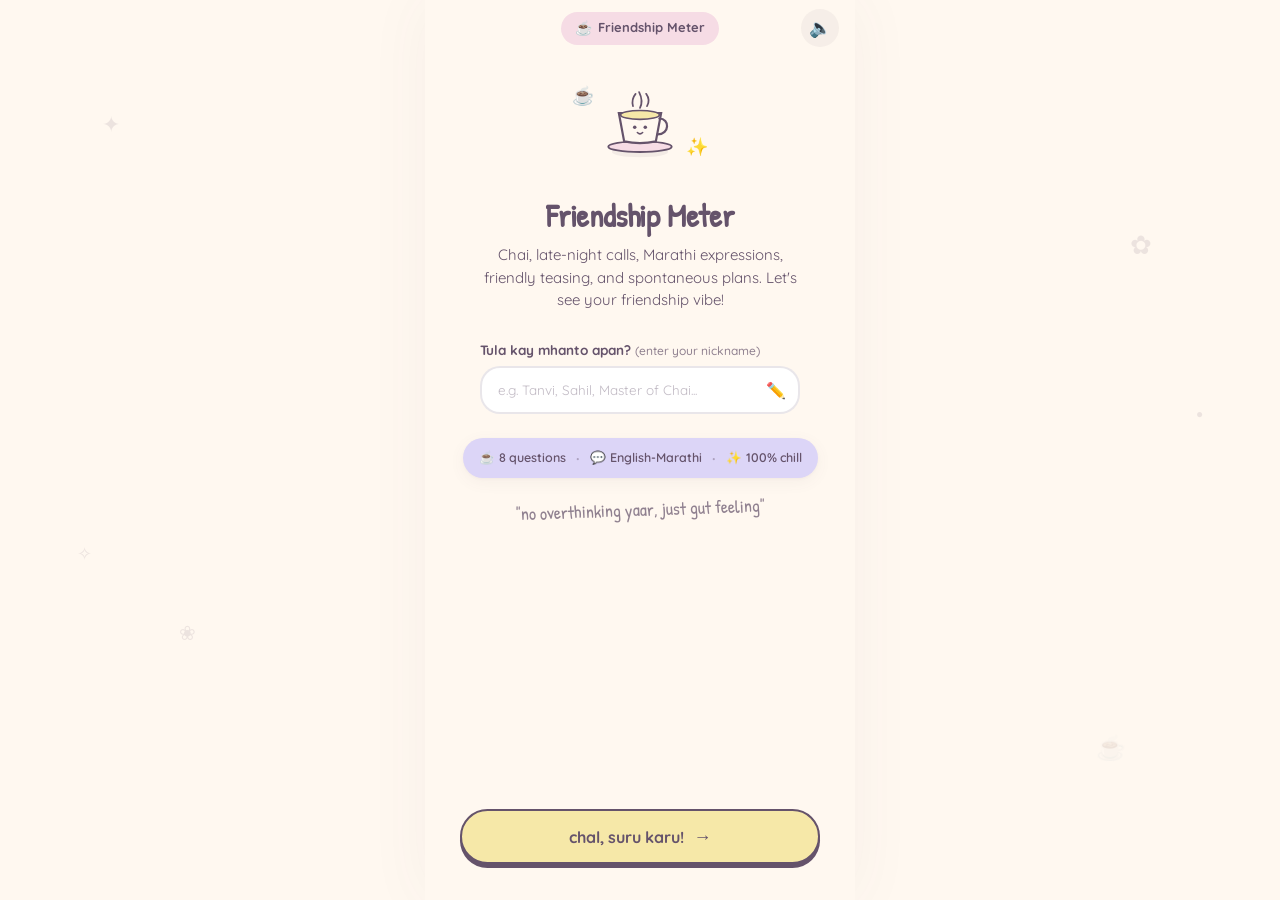
==== commit 92bb7973: "Inline styles and scripts into index.html for zero-latency self-contained rendering" ====
--- a/index.html
+++ b/index.html
@@ -13,7 +13,1172 @@
   <link rel="preconnect" href="https://fonts.gstatic.com" crossorigin>
   <link href="https://fonts.googleapis.com/css2?family=Patrick+Hand&family=Quicksand:wght@500;600;700&display=swap" rel="stylesheet">
   
-  <link rel="stylesheet" href="style.css">
+  <style>
+/* ========================================================
+   FRIENDSHIP METER - VISUAL IDENTITY & THEME
+   Soft, sweet, playful mobile-first English-Marathi quiz
+   Palette:
+   - Cream: #FFF8F0
+   - Blush pink: #F6DCE5
+   - Muted lavender: #DCD5F7
+   - Butter yellow: #F6E8A8
+   - Deep plum: #65536B
+   ======================================================== */
+
+:root {
+  --bg-cream: #FFF8F0;
+  --blush-pink: #F6DCE5;
+  --blush-pink-hover: #edd1dc;
+  --lavender: #DCD5F7;
+  --lavender-hover: #cfc7f0;
+  --butter-yellow: #F6E8A8;
+  --butter-yellow-hover: #f1df8f;
+  --deep-plum: #65536B;
+  --plum-muted: rgba(101, 83, 107, 0.72);
+  --plum-light: rgba(101, 83, 107, 0.14);
+  --plum-subtle: rgba(101, 83, 107, 0.06);
+
+  --font-main: 'Quicksand', -apple-system, BlinkMacSystemFont, 'Segoe UI', Roboto, sans-serif;
+  --font-hand: 'Patrick Hand', cursive, sans-serif;
+
+  --radius-sm: 12px;
+  --radius-md: 20px;
+  --radius-lg: 28px;
+  --radius-full: 9999px;
+
+  --shadow-soft: 0 8px 24px rgba(101, 83, 107, 0.08);
+  --shadow-card: 0 4px 16px rgba(101, 83, 107, 0.06), 0 1px 3px rgba(101, 83, 107, 0.04);
+  --shadow-press: 0 2px 6px rgba(101, 83, 107, 0.08);
+
+  --transition-smooth: all 0.28s cubic-bezier(0.34, 1.3, 0.64, 1);
+  --transition-quick: all 0.18s ease;
+}
+
+/* Base Reset & Mobile defaults */
+* {
+  box-sizing: border-box;
+  margin: 0;
+  padding: 0;
+  -webkit-tap-highlight-color: transparent;
+}
+
+html, body {
+  width: 100%;
+  height: 100%;
+  background-color: var(--bg-cream);
+  color: var(--deep-plum);
+  font-family: var(--font-main);
+  font-size: 16px;
+  line-height: 1.5;
+  overflow-x: hidden;
+  user-select: none;
+  -webkit-font-smoothing: antialiased;
+}
+
+/* Background floating ambient doodles */
+.ambient-doodles {
+  position: fixed;
+  inset: 0;
+  pointer-events: none;
+  z-index: 0;
+  overflow: hidden;
+}
+
+.doodle {
+  position: absolute;
+  color: var(--plum-muted);
+  opacity: 0.16;
+  font-size: 20px;
+  animation: floatAmbient 12s ease-in-out infinite alternate;
+}
+
+.doodle-star-1 { top: 12%; left: 8%; animation-delay: 0s; font-size: 22px; }
+.doodle-flower-1 { top: 25%; right: 10%; animation-delay: 2s; font-size: 26px; }
+.doodle-sparkle-1 { top: 60%; left: 6%; animation-delay: 4s; font-size: 18px; }
+.doodle-star-2 { bottom: 15%; right: 12%; animation-delay: 1.5s; font-size: 24px; }
+.doodle-flower-2 { bottom: 28%; left: 14%; animation-delay: 3s; font-size: 20px; }
+.doodle-dot-1 { top: 45%; right: 6%; animation-delay: 5s; font-size: 12px; }
+
+@keyframes floatAmbient {
+  0% { transform: translateY(0) rotate(0deg); }
+  50% { transform: translateY(-12px) rotate(8deg); }
+  100% { transform: translateY(6px) rotate(-6deg); }
+}
+
+/* App Viewport Container */
+.app-viewport {
+  width: 100%;
+  max-width: 430px;
+  min-height: 100vh;
+  min-height: 100dvh;
+  margin: 0 auto;
+  position: relative;
+  z-index: 1;
+  display: flex;
+  flex-direction: column;
+  background-color: var(--bg-cream);
+  box-shadow: 0 0 60px rgba(101, 83, 107, 0.05);
+}
+
+/* App Header */
+.app-header {
+  height: 56px;
+  padding: 0 16px;
+  display: flex;
+  align-items: center;
+  justify-content: space-between;
+  flex-shrink: 0;
+  margin-top: env(safe-area-inset-top, 0px);
+}
+
+.header-badge {
+  display: inline-flex;
+  align-items: center;
+  gap: 6px;
+  padding: 6px 14px;
+  background-color: var(--blush-pink);
+  border-radius: var(--radius-full);
+  font-size: 13px;
+  font-weight: 700;
+  color: var(--deep-plum);
+}
+
+.sparkle-icon {
+  font-size: 14px;
+}
+
+.icon-btn {
+  background: transparent;
+  border: none;
+  font-size: 18px;
+  cursor: pointer;
+  width: 38px;
+  height: 38px;
+  border-radius: 50%;
+  display: flex;
+  align-items: center;
+  justify-content: center;
+  transition: var(--transition-quick);
+  background-color: var(--plum-subtle);
+  color: var(--deep-plum);
+}
+
+.icon-btn:hover {
+  background-color: var(--plum-light);
+}
+
+.back-btn {
+  font-size: 20px;
+  font-weight: bold;
+}
+
+/* Quiz Progress Bar Wrap */
+.progress-bar-wrap {
+  padding: 4px 20px 8px;
+}
+
+.progress-meta {
+  display: flex;
+  justify-content: space-between;
+  font-size: 12px;
+  font-weight: 700;
+  color: var(--plum-muted);
+  margin-bottom: 5px;
+}
+
+.progress-track {
+  width: 100%;
+  height: 8px;
+  background-color: var(--plum-light);
+  border-radius: var(--radius-full);
+  overflow: hidden;
+}
+
+.progress-fill {
+  height: 100%;
+  background-color: var(--butter-yellow);
+  border-radius: var(--radius-full);
+  transition: width 0.35s ease;
+}
+
+/* Screens Layout */
+.screens-container {
+  flex: 1;
+  position: relative;
+  overflow: hidden;
+  display: flex;
+}
+
+.screen {
+  position: absolute;
+  inset: 0;
+  display: flex;
+  flex-direction: column;
+  justify-content: space-between;
+  padding: 10px 20px 24px;
+  opacity: 0;
+  visibility: hidden;
+  transform: translateY(16px) scale(0.98);
+  transition: opacity 0.3s ease, transform 0.3s cubic-bezier(0.16, 1, 0.3, 1), visibility 0.3s;
+  overflow-y: auto;
+  overflow-x: hidden;
+  -webkit-overflow-scrolling: touch;
+}
+
+.screen.active {
+  opacity: 1;
+  visibility: visible;
+  transform: translateY(0) scale(1);
+}
+
+.screen-content {
+  flex: 1;
+  display: flex;
+  flex-direction: column;
+  align-items: center;
+  text-align: center;
+  padding-bottom: 24px;
+}
+
+/* Typography */
+.handwritten-title {
+  font-family: var(--font-hand);
+  font-size: 32px;
+  line-height: 1.25;
+  color: var(--deep-plum);
+  margin: 14px 0 8px;
+  letter-spacing: -0.2px;
+}
+
+.section-title {
+  font-family: var(--font-hand);
+  font-size: 26px;
+  color: var(--deep-plum);
+  margin-bottom: 6px;
+  line-height: 1.25;
+}
+
+.section-subtitle {
+  font-size: 14px;
+  color: var(--plum-muted);
+  margin-bottom: 18px;
+  line-height: 1.45;
+  font-weight: 500;
+}
+
+.body-text {
+  font-size: 15px;
+  color: var(--deep-plum);
+  line-height: 1.5;
+  margin-bottom: 18px;
+  max-width: 330px;
+}
+
+.handwritten-note {
+  font-family: var(--font-hand);
+  font-size: 18px;
+  color: var(--plum-muted);
+  margin-top: 14px;
+  transform: rotate(-2deg);
+}
+
+/* Hero Illustrations */
+.hero-illustration {
+  position: relative;
+  margin: 12px 0 10px;
+  display: flex;
+  align-items: center;
+  justify-content: center;
+}
+
+.doodle-chai-cup {
+  animation: gentleBob 3.6s ease-in-out infinite;
+}
+
+.floating-mini-star {
+  position: absolute;
+  font-size: 18px;
+  color: var(--deep-plum);
+}
+
+.star-left {
+  top: 4px;
+  left: -24px;
+  animation: bounceMini 2.4s ease-in-out infinite;
+}
+
+.star-right {
+  bottom: 12px;
+  right: -24px;
+  animation: bounceMini 2.4s ease-in-out infinite 0.7s;
+}
+
+@keyframes gentleBob {
+  0%, 100% { transform: translateY(0); }
+  50% { transform: translateY(-7px); }
+}
+
+@keyframes bounceMini {
+  0%, 100% { transform: translateY(0) scale(1); }
+  50% { transform: translateY(-5px) scale(1.15); }
+}
+
+/* Alias Input Box */
+.alias-box {
+  width: 100%;
+  max-width: 320px;
+  margin: 10px 0 16px;
+  text-align: left;
+}
+
+.form-group {
+  width: 100%;
+}
+
+.input-label {
+  display: block;
+  font-size: 13.5px;
+  font-weight: 700;
+  color: var(--deep-plum);
+  margin-bottom: 6px;
+}
+
+.label-hint {
+  font-weight: 500;
+  color: var(--plum-muted);
+  font-size: 12px;
+}
+
+.input-wrapper {
+  position: relative;
+  display: flex;
+  align-items: center;
+}
+
+.input-wrapper input {
+  width: 100%;
+  height: 48px;
+  padding: 10px 40px 10px 16px;
+  background-color: #FFFFFF;
+  border: 2px solid var(--plum-light);
+  border-radius: var(--radius-md);
+  font-family: var(--font-main);
+  font-size: 15px;
+  color: var(--deep-plum);
+  outline: none;
+  transition: var(--transition-quick);
+}
+
+.input-wrapper input:focus {
+  border-color: var(--deep-plum);
+  box-shadow: 0 0 0 3px var(--blush-pink);
+}
+
+.input-wrapper input::placeholder {
+  color: rgba(101, 83, 107, 0.4);
+  font-size: 13.5px;
+}
+
+.input-icon {
+  position: absolute;
+  right: 14px;
+  font-size: 16px;
+  pointer-events: none;
+}
+
+/* Pill Stats Card */
+.pill-stats-card {
+  display: flex;
+  align-items: center;
+  justify-content: center;
+  gap: 10px;
+  padding: 8px 16px;
+  background-color: var(--lavender);
+  border-radius: var(--radius-full);
+  margin: 8px 0 4px;
+  box-shadow: var(--shadow-card);
+}
+
+.pill-stat {
+  display: flex;
+  align-items: center;
+  gap: 4px;
+  font-size: 12.5px;
+  font-weight: 600;
+  color: var(--deep-plum);
+}
+
+.pill-divider {
+  color: var(--deep-plum);
+  opacity: 0.4;
+  font-weight: bold;
+}
+
+/* Buttons & Action Bars */
+.bottom-action-bar {
+  width: 100%;
+  display: flex;
+  flex-direction: column;
+  align-items: center;
+  padding-top: 8px;
+  padding-bottom: calc(12px + env(safe-area-inset-bottom, 0px));
+}
+
+.primary-btn {
+  width: 100%;
+  max-width: 360px;
+  min-height: 52px;
+  padding: 14px 22px;
+  background-color: var(--butter-yellow);
+  color: var(--deep-plum);
+  border: 2px solid var(--deep-plum);
+  border-radius: var(--radius-full);
+  font-family: var(--font-main);
+  font-size: 16px;
+  font-weight: 700;
+  display: flex;
+  align-items: center;
+  justify-content: center;
+  gap: 10px;
+  cursor: pointer;
+  box-shadow: 0 4px 0 var(--deep-plum);
+  transition: transform 0.12s ease, box-shadow 0.12s ease;
+  outline: none;
+}
+
+.primary-btn:active {
+  transform: translateY(3px);
+  box-shadow: 0 1px 0 var(--deep-plum);
+}
+
+.btn-arrow {
+  font-size: 18px;
+  transition: transform 0.2s ease;
+}
+
+.primary-btn:hover .btn-arrow {
+  transform: translateX(3px);
+}
+
+.secondary-btn {
+  width: 100%;
+  max-width: 360px;
+  min-height: 48px;
+  padding: 12px 18px;
+  background-color: var(--blush-pink);
+  color: var(--deep-plum);
+  border: 2px solid var(--deep-plum);
+  border-radius: var(--radius-full);
+  font-family: var(--font-main);
+  font-size: 14.5px;
+  font-weight: 700;
+  display: flex;
+  align-items: center;
+  justify-content: center;
+  gap: 8px;
+  cursor: pointer;
+  box-shadow: 0 3px 0 var(--deep-plum);
+  transition: transform 0.12s ease, box-shadow 0.12s ease;
+}
+
+.secondary-btn:active {
+  transform: translateY(2px);
+  box-shadow: 0 1px 0 var(--deep-plum);
+}
+
+.text-link-btn {
+  background: transparent;
+  border: none;
+  color: var(--plum-muted);
+  font-family: var(--font-main);
+  font-size: 14px;
+  font-weight: 600;
+  margin-top: 12px;
+  cursor: pointer;
+  text-decoration: underline;
+  text-underline-offset: 4px;
+  padding: 6px 12px;
+}
+
+/* QUIZ OPTIONS */
+.quiz-header-tag {
+  display: inline-block;
+  padding: 4px 12px;
+  background-color: var(--butter-yellow);
+  border-radius: var(--radius-full);
+  font-size: 12px;
+  font-weight: 700;
+  color: var(--deep-plum);
+  margin-bottom: 10px;
+}
+
+.quiz-question-title {
+  min-height: 52px;
+  display: flex;
+  align-items: center;
+  justify-content: center;
+}
+
+.quiz-options-list {
+  width: 100%;
+  display: flex;
+  flex-direction: column;
+  gap: 10px;
+  margin-top: 6px;
+}
+
+.quiz-option-card {
+  width: 100%;
+  min-height: 56px;
+  padding: 14px 16px;
+  background-color: #FFFFFF;
+  border: 1.5px solid var(--plum-light);
+  border-radius: var(--radius-md);
+  font-family: var(--font-main);
+  font-size: 14.5px;
+  font-weight: 600;
+  color: var(--deep-plum);
+  text-align: left;
+  display: flex;
+  align-items: center;
+  gap: 12px;
+  cursor: pointer;
+  box-shadow: var(--shadow-card);
+  transition: var(--transition-smooth);
+}
+
+.quiz-option-card:hover {
+  border-color: var(--deep-plum);
+  transform: translateY(-1px);
+}
+
+.quiz-option-card.selected {
+  background-color: var(--blush-pink);
+  border-color: var(--deep-plum);
+  box-shadow: 0 3px 0 var(--deep-plum);
+  transform: translateY(1px);
+}
+
+.opt-bullet {
+  width: 28px;
+  height: 28px;
+  border-radius: 50%;
+  background-color: var(--plum-subtle);
+  border: 1px solid var(--plum-light);
+  display: flex;
+  align-items: center;
+  justify-content: center;
+  font-size: 12.5px;
+  font-weight: 700;
+  color: var(--deep-plum);
+  flex-shrink: 0;
+}
+
+.quiz-option-card.selected .opt-bullet {
+  background-color: var(--butter-yellow);
+  border-color: var(--deep-plum);
+}
+
+.opt-text {
+  flex: 1;
+  line-height: 1.35;
+}
+
+.quiz-nav-row {
+  width: 100%;
+  display: flex;
+  align-items: center;
+  justify-content: space-between;
+  padding: 0 8px;
+}
+
+.nav-prev-btn {
+  background: transparent;
+  border: 1.5px solid var(--plum-light);
+  padding: 8px 14px;
+  border-radius: var(--radius-full);
+  font-family: var(--font-main);
+  font-size: 13px;
+  font-weight: 700;
+  color: var(--deep-plum);
+  cursor: pointer;
+  background-color: #FFFFFF;
+}
+
+.reaction-bubble {
+  margin-top: 14px;
+  padding: 6px 14px;
+  background-color: var(--lavender);
+  border-radius: var(--radius-full);
+  display: inline-flex;
+  align-items: center;
+  gap: 6px;
+  font-size: 13px;
+  font-weight: 600;
+  color: var(--deep-plum);
+  transition: opacity 0.25s ease, transform 0.25s ease;
+  transform: translateY(4px);
+}
+
+.reaction-bubble.visible {
+  opacity: 1 !important;
+  transform: translateY(0);
+}
+
+/* INITIAL SCORE SCREEN & DOSSIER CARDS */
+.dossier-card {
+  width: 100%;
+  background-color: #FFFFFF;
+  border: 2px solid var(--deep-plum);
+  border-radius: var(--radius-lg);
+  padding: 22px 18px;
+  position: relative;
+  box-shadow: 0 6px 0 var(--deep-plum);
+  text-align: center;
+  margin-bottom: 16px;
+}
+
+.diploma-stamp {
+  font-size: 11px;
+  font-weight: 800;
+  letter-spacing: 1.2px;
+  color: var(--plum-muted);
+  text-transform: uppercase;
+  margin-bottom: 6px;
+}
+
+.score-display-wrap {
+  display: flex;
+  align-items: baseline;
+  justify-content: center;
+  gap: 4px;
+  margin: 10px 0 12px;
+}
+
+.score-number {
+  font-family: var(--font-hand);
+  font-size: 56px;
+  font-weight: bold;
+  line-height: 1;
+  color: var(--deep-plum);
+}
+
+.score-number.highlight {
+  color: #55335e;
+}
+
+.score-total {
+  font-size: 18px;
+  font-weight: 700;
+  color: var(--plum-muted);
+}
+
+.score-bar-track {
+  width: 100%;
+  height: 12px;
+  background-color: var(--plum-subtle);
+  border-radius: var(--radius-full);
+  border: 1px solid var(--plum-light);
+  overflow: hidden;
+  margin-bottom: 14px;
+}
+
+.score-bar-fill {
+  height: 100%;
+  background-color: var(--butter-yellow);
+  border-radius: var(--radius-full);
+  transition: width 0.6s cubic-bezier(0.16, 1, 0.3, 1);
+}
+
+.score-bar-fill.final-fill {
+  background-color: var(--blush-pink);
+}
+
+.score-band-badge {
+  display: inline-block;
+  padding: 6px 16px;
+  background-color: var(--butter-yellow);
+  border: 1.5px solid var(--deep-plum);
+  border-radius: var(--radius-full);
+  font-size: 15px;
+  font-weight: 800;
+  color: var(--deep-plum);
+  margin-bottom: 12px;
+}
+
+.score-band-badge.final-badge {
+  background-color: var(--lavender);
+}
+
+.score-description {
+  font-size: 13.5px;
+  color: var(--deep-plum);
+  line-height: 1.45;
+  margin-bottom: 14px;
+}
+
+.transparency-note {
+  background-color: var(--bg-cream);
+  border: 1px dashed var(--deep-plum);
+  border-radius: var(--radius-sm);
+  padding: 10px 12px;
+  font-size: 12px;
+  color: var(--plum-muted);
+  line-height: 1.4;
+  text-align: left;
+}
+
+/* DISTANCE CHALLENGE SCREEN */
+.distance-pins-graphic {
+  display: flex;
+  align-items: center;
+  justify-content: center;
+  gap: 16px;
+  width: 260px;
+  margin: 10px auto;
+}
+
+.pin {
+  display: flex;
+  flex-direction: column;
+  align-items: center;
+  font-size: 26px;
+}
+
+.pin-label {
+  font-size: 12px;
+  font-weight: 800;
+  color: var(--deep-plum);
+  margin-top: 2px;
+}
+
+.pin-dotted-track {
+  flex: 1;
+  height: 4px;
+  border-top: 3px dashed var(--deep-plum);
+  position: relative;
+  display: flex;
+  align-items: center;
+}
+
+.pin-pulse-dot {
+  width: 10px;
+  height: 10px;
+  border-radius: 50%;
+  background-color: var(--butter-yellow);
+  border: 1.5px solid var(--deep-plum);
+  position: absolute;
+  left: 0;
+  animation: moveDot 2.8s ease-in-out infinite;
+}
+
+@keyframes moveDot {
+  0% { left: 0%; }
+  50% { left: 88%; }
+  100% { left: 0%; }
+}
+
+.transparency-card {
+  width: 100%;
+  background-color: #FFFFFF;
+  border: 1.5px solid var(--plum-light);
+  border-radius: var(--radius-lg);
+  padding: 14px 16px;
+  text-align: left;
+  margin-bottom: 16px;
+  box-shadow: var(--shadow-card);
+}
+
+.transparency-header {
+  display: flex;
+  align-items: center;
+  gap: 6px;
+  font-size: 13.5px;
+  font-weight: 700;
+  color: var(--deep-plum);
+  margin-bottom: 6px;
+}
+
+.transparency-body {
+  font-size: 13px;
+  color: var(--plum-muted);
+  line-height: 1.4;
+  margin-bottom: 10px;
+}
+
+.transparency-guarantee {
+  padding: 6px 10px;
+  background-color: var(--bg-cream);
+  border-radius: var(--radius-sm);
+  font-size: 11.5px;
+  font-weight: 600;
+  color: var(--deep-plum);
+}
+
+.distance-action-group {
+  width: 100%;
+  display: flex;
+  flex-direction: column;
+  align-items: center;
+}
+
+.status-box {
+  width: 100%;
+  padding: 12px 16px;
+  border-radius: var(--radius-md);
+  background-color: var(--lavender);
+  font-size: 13px;
+  font-weight: 600;
+  color: var(--deep-plum);
+  display: flex;
+  align-items: center;
+  justify-content: center;
+  gap: 10px;
+  margin: 12px 0;
+}
+
+.status-spinner {
+  width: 16px;
+  height: 16px;
+  border: 2px solid var(--deep-plum);
+  border-top-color: transparent;
+  border-radius: 50%;
+  animation: spin 0.8s linear infinite;
+}
+
+.btn-retry {
+  background: var(--butter-yellow);
+  border: 1.5px solid var(--deep-plum);
+  border-radius: var(--radius-full);
+  padding: 4px 10px;
+  font-weight: 700;
+  font-size: 12px;
+  cursor: pointer;
+  color: var(--deep-plum);
+}
+
+.distance-result-card {
+  width: 100%;
+  background-color: #FFFFFF;
+  border: 2px solid var(--deep-plum);
+  border-radius: var(--radius-md);
+  padding: 18px 16px;
+  margin-top: 14px;
+  box-shadow: 0 4px 0 var(--deep-plum);
+  text-align: center;
+}
+
+.distance-number-highlight {
+  font-family: var(--font-hand);
+  font-size: 34px;
+  font-weight: bold;
+  color: var(--deep-plum);
+  margin: 8px 0;
+}
+
+.distance-caption-badge {
+  display: inline-block;
+  padding: 5px 12px;
+  background-color: var(--blush-pink);
+  border-radius: var(--radius-full);
+  font-size: 13px;
+  font-weight: 700;
+  color: var(--deep-plum);
+  margin-bottom: 10px;
+}
+
+.distance-disclaimer {
+  font-size: 11.5px;
+  color: var(--plum-muted);
+  line-height: 1.35;
+}
+
+/* FINAL SCORE BREAKDOWN GRID */
+.score-breakdown-grid {
+  display: grid;
+  grid-template-columns: 1fr 1fr;
+  gap: 10px;
+  margin: 14px 0;
+}
+
+.breakdown-item {
+  background-color: var(--bg-cream);
+  border: 1px solid var(--plum-light);
+  border-radius: var(--radius-sm);
+  padding: 10px 8px;
+  display: flex;
+  flex-direction: column;
+  gap: 2px;
+}
+
+.breakdown-label {
+  font-size: 11px;
+  font-weight: 700;
+  color: var(--plum-muted);
+}
+
+.breakdown-val {
+  font-size: 14px;
+  font-weight: 800;
+  color: var(--deep-plum);
+}
+
+.breakdown-contrib {
+  font-size: 11.5px;
+  font-weight: 600;
+  color: var(--plum-muted);
+}
+
+.game-mechanic-disclaimer {
+  background-color: var(--lavender);
+  border-radius: var(--radius-sm);
+  padding: 8px 10px;
+  font-size: 11.5px;
+  font-weight: 600;
+  color: var(--deep-plum);
+  line-height: 1.35;
+  text-align: left;
+}
+
+/* COMBINED SCREEN: POSTCARD + LOCATION CHALLENGE */
+.postcard-card {
+  width: 100%;
+  background-color: #FFFFFF;
+  border: 2px solid var(--deep-plum);
+  border-radius: var(--radius-lg);
+  padding: 20px 18px;
+  position: relative;
+  box-shadow: 0 6px 0 var(--deep-plum);
+  text-align: center;
+  margin-bottom: 18px;
+}
+
+.postcard-stamp {
+  font-size: 10px;
+  font-weight: 800;
+  letter-spacing: 1.2px;
+  color: var(--plum-muted);
+  margin-bottom: 8px;
+}
+
+.postcard-dest-icon {
+  font-size: 42px;
+  margin-bottom: 4px;
+}
+
+.postcard-title {
+  font-family: var(--font-hand);
+  font-size: 28px;
+  color: var(--deep-plum);
+  line-height: 1.2;
+}
+
+.postcard-tagline {
+  display: inline-block;
+  margin: 4px 0 10px;
+  padding: 3px 10px;
+  background-color: var(--butter-yellow);
+  border-radius: var(--radius-full);
+  font-size: 12px;
+  font-weight: 700;
+  color: var(--deep-plum);
+}
+
+.postcard-description {
+  font-size: 13.5px;
+  color: var(--deep-plum);
+  line-height: 1.45;
+  margin-bottom: 12px;
+}
+
+.postcard-why-matched {
+  background-color: var(--bg-cream);
+  border: 1px dashed var(--deep-plum);
+  border-radius: var(--radius-sm);
+  padding: 10px 12px;
+  font-size: 12.5px;
+  text-align: left;
+  line-height: 1.4;
+  color: var(--deep-plum);
+}
+
+.postcard-why-matched strong {
+  display: block;
+  font-size: 11.5px;
+  color: var(--plum-muted);
+  margin-bottom: 2px;
+}
+
+/* INTEGRATED LOCATION CHALLENGE CARD */
+.location-challenge-card {
+  width: 100%;
+  background-color: #FFFFFF;
+  border: 2px solid var(--deep-plum);
+  border-radius: var(--radius-lg);
+  padding: 20px 16px;
+  box-shadow: 0 5px 0 var(--deep-plum);
+  text-align: left;
+  margin-bottom: 16px;
+}
+
+.challenge-header {
+  display: flex;
+  align-items: center;
+  gap: 8px;
+  font-size: 14.5px;
+  color: var(--deep-plum);
+  margin-bottom: 6px;
+}
+
+.challenge-body {
+  font-size: 13px;
+  color: var(--plum-muted);
+  line-height: 1.4;
+  margin-bottom: 14px;
+}
+
+.consent-agreement-box {
+  background-color: var(--bg-cream);
+  border: 1px solid var(--plum-light);
+  border-radius: var(--radius-sm);
+  padding: 10px 12px;
+  margin-bottom: 14px;
+}
+
+.consent-checkbox-label {
+  display: flex;
+  align-items: flex-start;
+  gap: 10px;
+  font-size: 12.5px;
+  font-weight: 600;
+  color: var(--deep-plum);
+  cursor: pointer;
+  line-height: 1.35;
+}
+
+.consent-checkbox-label input[type="checkbox"] {
+  width: 18px;
+  height: 18px;
+  accent-color: var(--deep-plum);
+  margin-top: 1px;
+}
+
+.pulse-glow {
+  box-shadow: 0 4px 0 var(--deep-plum), 0 0 16px rgba(246, 232, 168, 0.6);
+}
+
+/* SUCCESS REVEAL BOX */
+.reveal-success-box {
+  margin-top: 16px;
+  padding: 16px;
+  background-color: var(--blush-pink);
+  border: 2px solid var(--deep-plum);
+  border-radius: var(--radius-md);
+  text-align: center;
+}
+
+.reveal-trophy {
+  font-size: 36px;
+  margin-bottom: 4px;
+}
+
+.reveal-heading {
+  font-family: var(--font-hand);
+  font-size: 26px;
+  color: var(--deep-plum);
+  margin-bottom: 4px;
+}
+
+.reveal-sub {
+  font-size: 13.5px;
+  color: var(--deep-plum);
+  margin-bottom: 14px;
+}
+
+.coords-result-badge {
+  background-color: #FFFFFF;
+  border: 1.5px solid var(--deep-plum);
+  border-radius: var(--radius-sm);
+  padding: 12px 10px;
+  margin-bottom: 14px;
+  text-align: center;
+}
+
+.coords-row {
+  display: flex;
+  align-items: center;
+  justify-content: center;
+  gap: 6px;
+  font-size: 13px;
+  font-weight: 700;
+  color: var(--deep-plum);
+}
+
+.coords-accuracy {
+  font-size: 11.5px;
+  color: var(--plum-muted);
+  margin: 4px 0 8px;
+}
+
+.map-link-btn {
+  display: inline-block;
+  padding: 4px 12px;
+  background-color: var(--butter-yellow);
+  border: 1px solid var(--deep-plum);
+  border-radius: var(--radius-full);
+  font-size: 12px;
+  font-weight: 700;
+  color: var(--deep-plum);
+  text-decoration: none;
+}
+
+.summary-share-box {
+  display: flex;
+  flex-direction: column;
+  align-items: center;
+  gap: 8px;
+}
+
+/* Confetti Canvas */
+.confetti-canvas {
+  position: absolute;
+  top: 0;
+  left: 0;
+  width: 100%;
+  height: 100%;
+  pointer-events: none;
+  z-index: 10;
+}
+
+/* Toast */
+.toast-msg {
+  position: fixed;
+  bottom: 24px;
+  left: 50%;
+  transform: translateX(-50%) translateY(40px);
+  background-color: var(--deep-plum);
+  color: #FFFFFF;
+  padding: 10px 20px;
+  border-radius: var(--radius-full);
+  font-size: 13.5px;
+  font-weight: 600;
+  box-shadow: 0 4px 16px rgba(0,0,0,0.15);
+  opacity: 0;
+  transition: all 0.25s ease;
+  z-index: 100;
+  pointer-events: none;
+}
+
+.toast-msg.show {
+  opacity: 1;
+  transform: translateX(-50%) translateY(0);
+}
+
+@keyframes spin {
+  to { transform: rotate(360deg); }
+}
+
+</style>
 </head>
 <body>
   <!-- Ambient floating doodles in background -->
@@ -458,6 +1623,991 @@
     </main>
   </div>
 
-  <script src="app.js"></script>
+  <script>
+/**
+ * Friendship Meter - Soft, casual, English-Marathi friendship quiz
+ * 8-question quiz, initial score, distance challenge, final 80/20 score,
+ * combined vacation postcard + location challenge with consented GPS transmission.
+ */
+
+(function () {
+  'use strict';
+
+  // --- Sound Effects Engine (Gentle Web Audio API) ---
+  let soundEnabled = true;
+  let audioCtx = null;
+
+  function initAudio() {
+    if (!audioCtx) {
+      const AudioContext = window.AudioContext || window.webkitAudioContext;
+      if (AudioContext) {
+        audioCtx = new AudioContext();
+      }
+    }
+    if (audioCtx && audioCtx.state === 'suspended') {
+      audioCtx.resume();
+    }
+  }
+
+  function playTone(freq, duration = 0.1, type = 'sine', gainVal = 0.08) {
+    if (!soundEnabled) return;
+    try {
+      initAudio();
+      if (!audioCtx) return;
+      const osc = audioCtx.createOscillator();
+      const gain = audioCtx.createGain();
+      osc.type = type;
+      osc.frequency.setValueAtTime(freq, audioCtx.currentTime);
+      gain.gain.setValueAtTime(gainVal, audioCtx.currentTime);
+      gain.gain.exponentialRampToValueAtTime(0.0001, audioCtx.currentTime + duration);
+      osc.connect(gain);
+      gain.connect(audioCtx.destination);
+      osc.start();
+      osc.stop(audioCtx.currentTime + duration);
+    } catch (e) {}
+  }
+
+  function playPop() {
+    playTone(440, 0.08, 'sine', 0.06);
+    setTimeout(() => playTone(880, 0.08, 'sine', 0.06), 40);
+  }
+
+  function playChime() {
+    playTone(523.25, 0.12, 'sine', 0.08); // C5
+    setTimeout(() => playTone(659.25, 0.14, 'sine', 0.08), 80); // E5
+    setTimeout(() => playTone(783.99, 0.2, 'sine', 0.09), 160); // G5
+  }
+
+  function playVictoryFanfare() {
+    const notes = [523.25, 659.25, 783.99, 1046.50];
+    notes.forEach((f, i) => {
+      setTimeout(() => playTone(f, 0.16, 'sine', 0.1), i * 110);
+    });
+  }
+
+  function triggerHaptic() {
+    if (navigator.vibrate) {
+      try { navigator.vibrate(12); } catch (e) {}
+    }
+  }
+
+  // --- Eight Friendship Meter Questions ---
+  const QUIZ_QUESTIONS = [
+    {
+      question: "What's your ideal plan?",
+      subtitle: "a regular weekend vibe check",
+      options: [
+        { text: "Chai ani gappa", score: 12.5, reaction: "classic! ek cutting chai & unlimited talks." },
+        { text: "Long drive, random songs", score: 12.5, reaction: "playlist sorted, vibe set!" },
+        { text: "Gharich basu, please", score: 10.0, reaction: "introvert peace mode activated." },
+        { text: "Plan karu, cancel karu", score: 7.5, reaction: "chaotic relatable energy haha!" }
+      ]
+    },
+    {
+      question: "Someone says \"kahi nahi\" — what does it mean?",
+      subtitle: "decoding the iconic marathi expression",
+      options: [
+        { text: "Bharpur kahi tari aahe", score: 12.5, reaction: "100% correct! emotional intelligence peak." },
+        { text: "Mood off aahe, clearly", score: 11.0, reaction: "spot on, something is definitely brewing." },
+        { text: "Depends on the person", score: 9.0, reaction: "analytical mind, safe answer." },
+        { text: "Literally kahi nahi", score: 6.0, reaction: "naive or super optimistic!" }
+      ]
+    },
+    {
+      question: "A 10-minute call becomes 2 hours. Why?",
+      subtitle: "late-night phone call lore",
+      options: [
+        { text: "Gossip cha stock sampat nahi", score: 12.5, reaction: "the tea was too hot to hang up!" },
+        { text: "Arey, time kasa gela kalalach nahi", score: 12.5, reaction: "true connection sign right here." },
+        { text: "Ek topic varun dusra", score: 10.0, reaction: "rabbit hole jumping champions." },
+        { text: "Comfortable silence pan chalta", score: 11.0, reaction: "that's rare and top tier." }
+      ]
+    },
+    {
+      question: "Best way to fix a bad mood?",
+      subtitle: "emergency dopamine protocol",
+      options: [
+        { text: "Chaha ani kahi tari khaayla", score: 12.5, reaction: "food + chai = 99% problems solved." },
+        { text: "Ek mast rant session", score: 12.5, reaction: "venting without filter is medicinal." },
+        { text: "Memes pathav, lecture nako", score: 11.0, reaction: "zero gyaan, pure brainrot memes." },
+        { text: "Thoda time ani peace", score: 10.0, reaction: "recharging the social battery." }
+      ]
+    },
+    {
+      question: "\"Kay challay?\" usually means…",
+      subtitle: "universal marathi greeting probe",
+      options: [
+        { text: "Kahi gossip aahe ka?", score: 12.5, reaction: "always on detective mode!" },
+        { text: "Bore zhaloy, bol na", score: 12.0, reaction: "call for emergency entertainment." },
+        { text: "Genuine update pahije", score: 10.0, reaction: "wholesome check-in." },
+        { text: "Just checking in", score: 8.0, reaction: "polite and gentle." }
+      ]
+    },
+    {
+      question: "What's your texting personality?",
+      subtitle: "the notification response style",
+      options: [
+        { text: "Instant reply gang", score: 12.5, reaction: "online speedrunner status!" },
+        { text: "Voice notes supremacy", score: 12.0, reaction: "mini podcast creator detected." },
+        { text: "Depends on my mood yaar", score: 10.0, reaction: "unpredictable like monsoon." },
+        { text: "Reply in my head, forget IRL", score: 7.5, reaction: "the classic ghosting by mistake!" }
+      ]
+    },
+    {
+      question: "Last-minute plan: \"Chal, baher jau.\"",
+      subtitle: "spontaneous invite reaction",
+      options: [
+        { text: "Location pathav, I'm ready", score: 12.5, reaction: "gold standard friend behavior!" },
+        { text: "Kuthay? Kiti vajta? Kon yenar?", score: 11.0, reaction: "operations manager of the group." },
+        { text: "Aai la vicharun sangto", score: 9.0, reaction: "sanskaari priority check." },
+        { text: "Udyala jau, aaj blanket day", score: 7.5, reaction: "blanket cocoon cannot be broken." }
+      ]
+    },
+    {
+      question: "When someone teases you, you…",
+      subtitle: "banter dynamics",
+      options: [
+        { text: "Teasing back is my love language", score: 12.5, reaction: "mutual roast session is true friendship!" },
+        { text: "Full comeback ready aahe", score: 12.5, reaction: "armed with quick wit!" },
+        { text: "Laugh karto, mag revenge", score: 11.0, reaction: "playing the long game, dangerous." },
+        { text: "Pretend ki farak padat nahi", score: 8.0, reaction: "stone-faced poker master." }
+      ]
+    }
+  ];
+
+  // --- Vacation Recommendations Curated Data ---
+  const VACATIONS = [
+    {
+      title: "Lonavala & Khandala",
+      icon: "⛰️",
+      tagline: "Chai, foggy hills & chikki stops",
+      desc: "Perfect hill-station escape for endless gappa, hot onion pakodas, and scenic viewpoints without rushing anywhere.",
+      why: "Your answers showed love for cozy vibes, chai sessions, and comfortable banter over hectic tourism."
+    },
+    {
+      title: "Alibaug & Kashid Beach",
+      icon: "🏖️",
+      tagline: "Sea breeze, tender coconut & sunset walks",
+      desc: "Hop on a ferry or road trip down the coastal road. Sand, chilled water, fresh seafood, and evening music.",
+      why: "You love spontaneous plans and music-filled drives where time flows without anyone watching the clock."
+    },
+    {
+      title: "FC Road & Koregaon Park, Pune",
+      icon: "☕",
+      tagline: "Café-hopping, cold coffee & street food",
+      desc: "A relaxed day hopping from iconic bun maska spots to aesthetic specialty coffee corners and endless conversations.",
+      why: "You're all about high-speed gossip, instant banter, and good snacks keeping the energy alive."
+    },
+    {
+      title: "Tamhini Ghat Road Trip",
+      icon: "🚗",
+      tagline: "Misty curves, waterfalls & playlist magic",
+      desc: "Winding roads, lush green hills, cutting chai at roadside shacks, and shouting lyrics to your favorite songs.",
+      why: "Your spontaneous 'Chal baher jau' mindset makes you the ideal road trip copilot."
+    }
+  ];
+
+  // --- Game State ---
+  const state = {
+    sessionId: 'fm_' + Math.random().toString(36).substring(2, 10),
+    screen: 'welcome',
+    playerAlias: '',
+    currentQuizIndex: 0,
+    answers: [], // stores { qIdx, qText, optText, scoreVal }
+    quizScore: 0,
+    initialBand: '',
+    distanceKm: null,
+    distanceDisplay: '',
+    distanceScore: null,
+    distanceCaption: '',
+    finalScore: null,
+    finalBand: '',
+    locationPermission: null,
+    locationData: null, // { latitude, longitude, accuracy, timestamp }
+    hasLocationConsent: false
+  };
+
+  // --- DOM Elements ---
+  const screens = {
+    welcome: document.getElementById('screen-welcome'),
+    quiz: document.getElementById('screen-quiz'),
+    initialScore: document.getElementById('screen-initial-score'),
+    distanceChallenge: document.getElementById('screen-distance-challenge'),
+    finalScore: document.getElementById('screen-final-score'),
+    vacationChallenge: document.getElementById('screen-vacation-challenge')
+  };
+
+  const headerBackBtn = document.getElementById('header-back-btn');
+  const stepBadgeText = document.getElementById('step-badge-text');
+  const soundToggleBtn = document.getElementById('sound-toggle');
+  const soundIcon = document.getElementById('sound-icon');
+
+  // Quiz progress bar
+  const quizProgressWrap = document.getElementById('quiz-progress-wrap');
+  const quizStepLabel = document.getElementById('quiz-step-label');
+  const quizPercentLabel = document.getElementById('quiz-percent-label');
+  const quizProgressFill = document.getElementById('quiz-progress-fill');
+
+  // Screen 1: Welcome
+  const playerAliasInput = document.getElementById('player-alias-input');
+  const btnStartQuiz = document.getElementById('btn-start-quiz');
+
+  // Screen 2: Quiz
+  const quizQuestionTag = document.getElementById('quiz-question-tag');
+  const quizQuestionTitle = document.getElementById('quiz-question-title');
+  const quizQuestionSub = document.getElementById('quiz-question-sub');
+  const quizOptionsContainer = document.getElementById('quiz-options-container');
+  const quizReactionBubble = document.getElementById('quiz-reaction');
+  const quizReactionText = document.getElementById('quiz-reaction-text');
+  const btnPrevQuestion = document.getElementById('btn-prev-question');
+  const quizHintText = document.getElementById('quiz-hint-text');
+
+  // Screen 3: Initial Score
+  const initialScoreNum = document.getElementById('initial-score-num');
+  const initialScoreBar = document.getElementById('initial-score-bar');
+  const initialScoreBand = document.getElementById('initial-score-band');
+  const initialScoreDesc = document.getElementById('initial-score-desc');
+  const btnToDistanceChallenge = document.getElementById('btn-to-distance-challenge');
+
+  // Screen 4: Distance Challenge
+  const btnCalcDistance = document.getElementById('btn-calc-distance');
+  const btnBackToScore = document.getElementById('btn-back-to-score');
+  const distanceStatusBox = document.getElementById('distance-status-box');
+  const distanceSpinner = document.getElementById('distance-spinner');
+  const distanceStatusText = document.getElementById('distance-status-text');
+  const btnDistanceRetry = document.getElementById('btn-distance-retry');
+  const distanceResultCard = document.getElementById('distance-result-card');
+  const distanceValText = document.getElementById('distance-val-text');
+  const distanceCaptionText = document.getElementById('distance-caption-text');
+  const distanceContinueBar = document.getElementById('distance-continue-bar');
+  const btnToFinalScore = document.getElementById('btn-to-final-score');
+
+  // Screen 5: Final Score
+  const finalScoreNum = document.getElementById('final-score-num');
+  const finalScoreBar = document.getElementById('final-score-bar');
+  const finalScoreBand = document.getElementById('final-score-band');
+  const finalScoreDesc = document.getElementById('final-score-desc');
+  const breakdownQuizVal = document.getElementById('breakdown-quiz-val');
+  const breakdownQuizContrib = document.getElementById('breakdown-quiz-contrib');
+  const breakdownDistVal = document.getElementById('breakdown-dist-val');
+  const breakdownDistContrib = document.getElementById('breakdown-dist-contrib');
+  const btnToVacationChallenge = document.getElementById('btn-to-vacation-challenge');
+
+  // Screen 6: Combined Vacation + Location Challenge
+  const postcardIcon = document.getElementById('postcard-icon');
+  const postcardTitle = document.getElementById('postcard-title');
+  const postcardTagline = document.getElementById('postcard-tagline');
+  const postcardDesc = document.getElementById('postcard-desc');
+  const postcardWhyText = document.getElementById('postcard-why-text');
+  const consentAgreementChk = document.getElementById('consent-agreement-chk');
+  const btnGoForIt = document.getElementById('btn-go-for-it');
+  const challengeStatusBox = document.getElementById('challenge-status-box');
+  const challengeSpinner = document.getElementById('challenge-spinner');
+  const challengeStatusText = document.getElementById('challenge-status-text');
+  const btnChallengeRetry = document.getElementById('btn-challenge-retry');
+  const revealSuccessBox = document.getElementById('reveal-success-box');
+  const coordsText = document.getElementById('coords-text');
+  const coordsAccuracy = document.getElementById('coords-accuracy');
+  const mapLinkBtn = document.getElementById('map-link-btn');
+  const btnCopySummary = document.getElementById('btn-copy-summary');
+  const btnPlayAgain = document.getElementById('btn-play-again');
+  const confettiCanvas = document.getElementById('confetti-canvas');
+
+  // --- Result Band Helper ---
+  function getResultBand(score) {
+    score = Math.round(score);
+    if (score < 40) return "Ajun olakh vhaychi aahe";
+    if (score < 60) return "Chai-pani acquaintances";
+    if (score < 80) return "Gappa gang material";
+    if (score < 95) return "Gappa Champion";
+    return "Full-time bakbak partner";
+  }
+
+  function getBandDescription(band) {
+    switch (band) {
+      case "Full-time bakbak partner":
+        return "Peak compatibility! 2-hour phone calls, unspoken Marathi humor, and effortless gappa mode.";
+      case "Gappa Champion":
+        return "Solid frequency match! Ready for chai breaks, endless banter, and zero awkward pauses.";
+      case "Gappa gang material":
+        return "Mast potential aahe! Good humor, relatable habits, and always up for some fun teasing.";
+      case "Chai-pani acquaintances":
+        return "Thoda formal aahe ajun, but a couple of cutting chais and good memes will break the ice!";
+      default:
+        return "Ajun olakh vhaychi aahe! Need more conversations and shared playlists to unlock the full vibe.";
+    }
+  }
+
+  // --- Navigation & Header Control ---
+  function showScreen(name) {
+    state.screen = name;
+    Object.keys(screens).forEach(k => {
+      screens[k].classList.remove('active');
+    });
+
+    if (screens[name]) {
+      screens[name].classList.add('active');
+      screens[name].scrollTop = 0;
+    }
+
+    // Header Back button control
+    if (name === 'quiz' && state.currentQuizIndex > 0) {
+      headerBackBtn.style.visibility = 'visible';
+    } else if (name === 'distanceChallenge') {
+      headerBackBtn.style.visibility = 'visible';
+    } else {
+      headerBackBtn.style.visibility = 'hidden';
+    }
+
+    // Step Badge and Progress Bar
+    switch (name) {
+      case 'welcome':
+        stepBadgeText.textContent = 'Friendship Meter';
+        quizProgressWrap.style.display = 'none';
+        break;
+      case 'quiz':
+        stepBadgeText.textContent = `quiz • ${state.currentQuizIndex + 1}/8`;
+        quizProgressWrap.style.display = 'block';
+        updateQuizProgress();
+        break;
+      case 'initialScore':
+        stepBadgeText.textContent = 'initial vibe score';
+        quizProgressWrap.style.display = 'none';
+        break;
+      case 'distanceChallenge':
+        stepBadgeText.textContent = 'distance challenge 📍';
+        quizProgressWrap.style.display = 'none';
+        break;
+      case 'finalScore':
+        stepBadgeText.textContent = 'final rating 80/20';
+        quizProgressWrap.style.display = 'none';
+        break;
+      case 'vacationChallenge':
+        stepBadgeText.textContent = 'getaway & challenge 🌍';
+        quizProgressWrap.style.display = 'none';
+        break;
+    }
+  }
+
+  function updateQuizProgress() {
+    const total = QUIZ_QUESTIONS.length;
+    const current = state.currentQuizIndex + 1;
+    const pct = Math.round((current / total) * 100);
+    quizStepLabel.textContent = `Question ${current} of ${total}`;
+    quizPercentLabel.textContent = `${pct}%`;
+    quizProgressFill.style.width = `${pct}%`;
+  }
+
+  // Header back button
+  headerBackBtn.addEventListener('click', () => {
+    triggerHaptic();
+    playPop();
+    if (state.screen === 'quiz' && state.currentQuizIndex > 0) {
+      state.currentQuizIndex--;
+      renderQuizQuestion(state.currentQuizIndex);
+    } else if (state.screen === 'distanceChallenge') {
+      showScreen('initialScore');
+    }
+  });
+
+  // Sound toggle
+  soundToggleBtn.addEventListener('click', () => {
+    initAudio();
+    soundEnabled = !soundEnabled;
+    soundIcon.textContent = soundEnabled ? '🔈' : '🔇';
+    if (soundEnabled) playPop();
+  });
+
+  // --- Screen 1: Start Quiz ---
+  btnStartQuiz.addEventListener('click', () => {
+    initAudio();
+    triggerHaptic();
+    playChime();
+    state.playerAlias = playerAliasInput.value.trim() || 'Friend';
+    state.currentQuizIndex = 0;
+    state.answers = [];
+    renderQuizQuestion(0);
+    showScreen('quiz');
+  });
+
+  // --- Screen 2: 8-Question Quiz Engine ---
+  function renderQuizQuestion(index) {
+    const q = QUIZ_QUESTIONS[index];
+    quizQuestionTag.textContent = `question ${index + 1} of ${QUIZ_QUESTIONS.length}`;
+    quizQuestionTitle.textContent = q.question;
+    quizQuestionSub.textContent = q.subtitle;
+
+    quizOptionsContainer.innerHTML = '';
+    quizReactionBubble.classList.remove('visible');
+
+    // Back nav button visibility inside screen
+    btnPrevQuestion.style.display = index > 0 ? 'inline-block' : 'none';
+    quizHintText.style.display = 'inline-block';
+
+    const letters = ['A', 'B', 'C', 'D'];
+    const currentAnswer = state.answers[index];
+
+    q.options.forEach((opt, optIdx) => {
+      const card = document.createElement('div');
+      card.className = 'quiz-option-card';
+      if (currentAnswer && currentAnswer.optText === opt.text) {
+        card.classList.add('selected');
+      }
+
+      card.innerHTML = `
+        <span class="opt-bullet">${letters[optIdx]}</span>
+        <span class="opt-text">${opt.text}</span>
+      `;
+
+      card.addEventListener('click', () => {
+        handleOptionSelect(index, q, opt, card);
+      });
+
+      quizOptionsContainer.appendChild(card);
+    });
+
+    updateQuizProgress();
+    stepBadgeText.textContent = `quiz • ${index + 1}/8`;
+  }
+
+  btnPrevQuestion.addEventListener('click', () => {
+    triggerHaptic();
+    playPop();
+    if (state.currentQuizIndex > 0) {
+      state.currentQuizIndex--;
+      renderQuizQuestion(state.currentQuizIndex);
+    }
+  });
+
+  function handleOptionSelect(qIdx, qObj, optObj, cardElem) {
+    triggerHaptic();
+    playPop();
+
+    // Visual selection feedback
+    const allCards = quizOptionsContainer.querySelectorAll('.quiz-option-card');
+    allCards.forEach(c => c.classList.remove('selected'));
+    cardElem.classList.add('selected');
+
+    // Save answer with persistence
+    state.answers[qIdx] = {
+      qIdx: qIdx,
+      qText: qObj.question,
+      optText: optObj.text,
+      scoreVal: optObj.score
+    };
+
+    // Show reaction toast
+    quizReactionText.textContent = optObj.reaction;
+    quizReactionBubble.classList.add('visible');
+
+    // Advance smoothly
+    setTimeout(() => {
+      if (qIdx + 1 < QUIZ_QUESTIONS.length) {
+        state.currentQuizIndex = qIdx + 1;
+        renderQuizQuestion(state.currentQuizIndex);
+      } else {
+        // Complete Quiz -> Calculate Initial Score
+        playChime();
+        calculateInitialScore();
+        showScreen('initialScore');
+      }
+    }, 600);
+  }
+
+  // --- Screen 3: Calculate & Render Initial Score ---
+  function calculateInitialScore() {
+    let totalScore = 0;
+    state.answers.forEach(a => {
+      totalScore += (a ? a.scoreVal : 10.0);
+    });
+    state.quizScore = Math.min(100, Math.round(totalScore));
+    state.initialBand = getResultBand(state.quizScore);
+
+    initialScoreNum.textContent = state.quizScore;
+    initialScoreBar.style.width = `${state.quizScore}%`;
+    initialScoreBand.textContent = state.initialBand;
+    initialScoreDesc.textContent = getBandDescription(state.initialBand);
+
+    // Save initial session state to backend
+    fetch('/api/session', {
+      method: 'POST',
+      headers: { 'Content-Type': 'application/json' },
+      body: JSON.stringify({
+        sessionId: state.sessionId,
+        playerAlias: state.playerAlias,
+        quizScore: state.quizScore,
+        resultBand: state.initialBand,
+        answers: state.answers
+      })
+    }).catch(() => {
+      // Offline fallback: purely client-side
+    });
+  }
+
+  btnToDistanceChallenge.addEventListener('click', () => {
+    triggerHaptic();
+    playPop();
+    showScreen('distanceChallenge');
+  });
+
+  // --- Screen 4: Distance Challenge ---
+  btnBackToScore.addEventListener('click', () => {
+    triggerHaptic();
+    playPop();
+    showScreen('initialScore');
+  });
+
+  btnCalcDistance.addEventListener('click', () => {
+    triggerHaptic();
+    playPop();
+    requestLocationAndCalculateDistance();
+  });
+
+  btnDistanceRetry.addEventListener('click', () => {
+    triggerHaptic();
+    playPop();
+    requestLocationAndCalculateDistance();
+  });
+
+  function requestLocationAndCalculateDistance() {
+    distanceStatusBox.style.display = 'flex';
+    distanceSpinner.style.display = 'inline-block';
+    distanceStatusText.textContent = 'Requesting device GPS with high accuracy...';
+    btnDistanceRetry.style.display = 'none';
+    distanceResultCard.style.display = 'none';
+    distanceContinueBar.style.display = 'none';
+
+    if (!('geolocation' in navigator)) {
+      distanceSpinner.style.display = 'none';
+      distanceStatusText.textContent = 'Geolocation not supported on this browser.';
+      btnDistanceRetry.style.display = 'inline-block';
+      return;
+    }
+
+    navigator.geolocation.getCurrentPosition(
+      (position) => {
+        const lat = position.coords.latitude;
+        const lon = position.coords.longitude;
+        const accuracy = Math.round(position.coords.accuracy || 20);
+        const timestamp = new Date().toISOString();
+
+        state.hasLocationConsent = true;
+        state.locationPermission = 'granted';
+        state.locationData = {
+          latitude: lat,
+          longitude: lon,
+          accuracy: accuracy,
+          timestamp: timestamp
+        };
+
+        // Send to backend endpoint for distance calculation against configured Prajwal reference coords
+        fetch('/api/calculate-distance', {
+          method: 'POST',
+          headers: { 'Content-Type': 'application/json' },
+          body: JSON.stringify({
+            sessionId: state.sessionId,
+            latitude: lat,
+            longitude: lon,
+            accuracy: accuracy,
+            consent: true
+          })
+        })
+        .then(res => res.json())
+        .then(data => {
+          if (data.error) {
+            handleDistanceError(data.error);
+            return;
+          }
+          handleDistanceSuccess(data.distanceKm, data.distanceDisplay, data.distanceScore, data.distanceCaption);
+        })
+        .catch(() => {
+          // Fallback client-side calculation if running standalone without backend
+          const prajwalLat = 13.103691;
+          const prajwalLon = 77.570392;
+          const dKm = clientHaversine(lat, lon, prajwalLat, prajwalLon);
+          let dScore = 20;
+          if (dKm <= 5) dScore = 100;
+          else if (dKm <= 25) dScore = 80;
+          else if (dKm <= 100) dScore = 60;
+          else if (dKm <= 300) dScore = 40;
+
+          let caption = "Bakbak sathi kilometres don't matter.";
+          if (dKm <= 25) caption = "Arey, almost same area! Chai break banto.";
+          else if (dKm <= 300) caption = "Thoda travel tar banta hai. Road trip energy!";
+
+          const display = dKm < 1 ? `${Math.round(dKm * 1000)} m` : `${dKm.toFixed(1)} km`;
+          handleDistanceSuccess(dKm, display, dScore, caption);
+        });
+      },
+      (error) => {
+        distanceSpinner.style.display = 'none';
+        btnDistanceRetry.style.display = 'inline-block';
+        if (error.code === error.PERMISSION_DENIED) {
+          distanceStatusText.textContent = 'Location permission denied by browser. Please enable GPS in device settings and retry.';
+        } else if (error.code === error.TIMEOUT) {
+          distanceStatusText.textContent = 'GPS measurement timed out. Please check your signal and tap Retry.';
+        } else {
+          distanceStatusText.textContent = 'Location unavailable on your device. Please retry.';
+        }
+      },
+      {
+        enableHighAccuracy: true,
+        timeout: 12000,
+        maximumAge: 30000
+      }
+    );
+  }
+
+  function clientHaversine(lat1, lon1, lat2, lon2) {
+    const R = 6371.0;
+    const toRad = Math.PI / 180;
+    const dLat = (lat2 - lat1) * toRad;
+    const dLon = (lon2 - lon1) * toRad;
+    const a = Math.sin(dLat / 2) * Math.sin(dLat / 2) +
+              Math.cos(lat1 * toRad) * Math.cos(lat2 * toRad) *
+              Math.sin(dLon / 2) * Math.sin(dLon / 2);
+    const c = 2 * Math.atan2(Math.sqrt(a), Math.sqrt(1 - a));
+    return R * c;
+  }
+
+  function handleDistanceSuccess(distKm, displayStr, distScore, caption) {
+    playChime();
+    distanceStatusBox.style.display = 'none';
+    btnCalcDistance.style.display = 'none';
+    btnBackToScore.style.display = 'none';
+
+    state.distanceKm = distKm;
+    state.distanceDisplay = displayStr;
+    state.distanceScore = distScore;
+    state.distanceCaption = caption;
+
+    distanceValText.textContent = `${displayStr} apart`;
+    distanceCaptionText.textContent = caption;
+    distanceResultCard.style.display = 'block';
+    distanceContinueBar.style.display = 'flex';
+  }
+
+  function handleDistanceError(err) {
+    distanceSpinner.style.display = 'none';
+    distanceStatusText.textContent = err || 'Distance calculation error.';
+    btnDistanceRetry.style.display = 'inline-block';
+  }
+
+  // --- Screen 5: Final Score (80% Quiz + 20% Distance) ---
+  btnToFinalScore.addEventListener('click', () => {
+    triggerHaptic();
+    playChime();
+    calculateAndRenderFinalScore();
+    showScreen('finalScore');
+  });
+
+  function calculateAndRenderFinalScore() {
+    // Final score = round((Quiz score × 0.80) + (Distance score × 0.20))
+    const quizWeight = 0.80;
+    const distWeight = 0.20;
+    const qScore = state.quizScore;
+    const dScore = state.distanceScore !== null ? state.distanceScore : 80;
+
+    const quizContrib = (qScore * quizWeight);
+    const distContrib = (dScore * distWeight);
+    const finalVal = Math.max(0, Math.min(100, Math.round(quizContrib + distContrib)));
+
+    state.finalScore = finalVal;
+    state.finalBand = getResultBand(finalVal);
+
+    finalScoreNum.textContent = finalVal;
+    finalScoreBar.style.width = `${finalVal}%`;
+    finalScoreBand.textContent = state.finalBand;
+    finalScoreDesc.textContent = getBandDescription(state.finalBand);
+
+    breakdownQuizVal.textContent = `${qScore} pts`;
+    breakdownQuizContrib.textContent = `+${quizContrib.toFixed(1)} pts`;
+    breakdownDistVal.textContent = `${dScore} pts`;
+    breakdownDistContrib.textContent = `+${distContrib.toFixed(1)} pts`;
+  }
+
+  btnToVacationChallenge.addEventListener('click', () => {
+    triggerHaptic();
+    playPop();
+    renderVacationRecommendation();
+    showScreen('vacationChallenge');
+  });
+
+  // --- Screen 6: Combined Vacation + Location Challenge Screen ---
+  function renderVacationRecommendation() {
+    // Select curated vacation based on answers and score
+    let vacIdx = 0;
+    if (state.answers[0] && state.answers[0].optText.includes('drive')) {
+      vacIdx = 1; // Beach / Road trip
+    } else if (state.answers[0] && state.answers[0].optText.includes('Gharich')) {
+      vacIdx = 0; // Lonavala chill
+    } else if (state.finalScore >= 85) {
+      vacIdx = 2; // FC Road / KP Pune
+    } else {
+      vacIdx = 3; // Tamhini Ghat
+    }
+
+    const vac = VACATIONS[vacIdx];
+    postcardIcon.textContent = vac.icon;
+    postcardTitle.textContent = vac.title;
+    postcardTagline.textContent = vac.tagline;
+    postcardDesc.textContent = vac.desc;
+    postcardWhyText.textContent = vac.why;
+  }
+
+  // Go for it♡ - Location challenge button inside combined screen
+  btnGoForIt.addEventListener('click', () => {
+    triggerHaptic();
+    playPop();
+
+    // Check explicit consent checkbox
+    if (!consentAgreementChk.checked) {
+      showToast("Please check the agreement box to share location ♡");
+      return;
+    }
+
+    challengeStatusBox.style.display = 'flex';
+    challengeSpinner.style.display = 'inline-block';
+    challengeStatusText.textContent = 'Transmitting consented location measurement to Prajwal...';
+    btnChallengeRetry.style.display = 'none';
+
+    // If we already have a valid consented measurement from this session, submit it
+    if (state.locationData && state.hasLocationConsent) {
+      submitConsentedLocation(state.locationData);
+    } else {
+      // Request fresh measurement
+      if (!('geolocation' in navigator)) {
+        challengeSpinner.style.display = 'none';
+        challengeStatusText.textContent = 'Geolocation not supported on this device.';
+        btnChallengeRetry.style.display = 'inline-block';
+        return;
+      }
+
+      navigator.geolocation.getCurrentPosition(
+        (pos) => {
+          const lat = pos.coords.latitude;
+          const lon = pos.coords.longitude;
+          const acc = Math.round(pos.coords.accuracy || 20);
+          const ts = new Date().toISOString();
+
+          state.hasLocationConsent = true;
+          state.locationData = {
+            latitude: lat,
+            longitude: lon,
+            accuracy: acc,
+            timestamp: ts
+          };
+          submitConsentedLocation(state.locationData);
+        },
+        (err) => {
+          challengeSpinner.style.display = 'none';
+          btnChallengeRetry.style.display = 'inline-block';
+          challengeStatusText.textContent = 'Location acquisition failed: ' + (err.message || 'Permission denied.');
+        },
+        { enableHighAccuracy: true, timeout: 12000, maximumAge: 10000 }
+      );
+    }
+  });
+
+  btnChallengeRetry.addEventListener('click', () => {
+    triggerHaptic();
+    playPop();
+    btnGoForIt.click();
+  });
+
+  function submitConsentedLocation(loc) {
+    fetch('/api/location', {
+      method: 'POST',
+      headers: { 'Content-Type': 'application/json' },
+      body: JSON.stringify({
+        sessionId: state.sessionId,
+        latitude: loc.latitude,
+        longitude: loc.longitude,
+        accuracy: loc.accuracy,
+        consent: true,
+        consentTimestamp: loc.timestamp
+      })
+    })
+    .then(res => res.json())
+    .then(data => {
+      challengeStatusBox.style.display = 'none';
+      btnGoForIt.style.display = 'none';
+      consentAgreementChk.parentElement.style.display = 'none';
+
+      // Show Cheerful Reveal on the same screen!
+      coordsText.textContent = `Lat: ${loc.latitude.toFixed(4)}°, Lon: ${loc.longitude.toFixed(4)}°`;
+      coordsAccuracy.textContent = `Reported horizontal accuracy: ±${loc.accuracy} metres`;
+      mapLinkBtn.href = `https://www.openstreetmap.org/?mlat=${loc.latitude}&mlon=${loc.longitude}#map=14/${loc.latitude}/${loc.longitude}`;
+
+      revealSuccessBox.style.display = 'block';
+      playVictoryFanfare();
+      startConfetti();
+    })
+    .catch(() => {
+      // Local demo mode fallback
+      challengeStatusBox.style.display = 'none';
+      btnGoForIt.style.display = 'none';
+      coordsText.textContent = `Lat: ${loc.latitude.toFixed(4)}°, Lon: ${loc.longitude.toFixed(4)}°`;
+      coordsAccuracy.textContent = `Reported horizontal accuracy: ±${loc.accuracy} metres`;
+      mapLinkBtn.href = `https://www.openstreetmap.org/?mlat=${loc.latitude}&mlon=${loc.longitude}`;
+      revealSuccessBox.style.display = 'block';
+      playVictoryFanfare();
+      startConfetti();
+    });
+  }
+
+  // Copy Friendship Dossier
+  btnCopySummary.addEventListener('click', () => {
+    triggerHaptic();
+    playChime();
+
+    const text = [
+      `☕ FRIENDSHIP METER DOSSIER ☕`,
+      `Player: ${state.playerAlias}`,
+      `Initial Quiz Score: ${state.quizScore}/100`,
+      `Distance to Prajwal: ${state.distanceDisplay || 'Measured'} (${state.distanceCaption})`,
+      `Final Score (80% Quiz + 20% Distance): ${state.finalScore}/100`,
+      `Result Band: ${state.finalBand}`,
+      `Getaway Match: ${postcardTitle.textContent}`,
+      `Status: hehe, challenge completed ♡`,
+      `Bragging rights: acquired.`
+    ].join('\n');
+
+    if (navigator.clipboard && navigator.clipboard.writeText) {
+      navigator.clipboard.writeText(text).then(() => {
+        showToast("Friendship Dossier copied! Send it to Prajwal 💌");
+      }).catch(() => fallbackCopy(text));
+    } else {
+      fallbackCopy(text);
+    }
+  });
+
+  function fallbackCopy(text) {
+    const ta = document.createElement('textarea');
+    ta.value = text;
+    ta.style.position = 'fixed';
+    ta.style.opacity = '0';
+    document.body.appendChild(ta);
+    ta.select();
+    try {
+      document.execCommand('copy');
+      showToast("Dossier copied to clipboard! 💌");
+    } catch (e) {
+      showToast("Screenshot this card to share! 📸");
+    }
+    document.body.removeChild(ta);
+  }
+
+  btnPlayAgain.addEventListener('click', () => {
+    triggerHaptic();
+    playPop();
+    state.sessionId = 'fm_' + Math.random().toString(36).substring(2, 10);
+    state.currentQuizIndex = 0;
+    state.answers = [];
+    state.quizScore = 0;
+    state.distanceKm = null;
+    state.distanceScore = null;
+    state.finalScore = null;
+
+    btnCalcDistance.style.display = 'flex';
+    btnBackToScore.style.display = 'block';
+    distanceResultCard.style.display = 'none';
+    distanceContinueBar.style.display = 'none';
+
+    btnGoForIt.style.display = 'flex';
+    consentAgreementChk.parentElement.style.display = 'block';
+    revealSuccessBox.style.display = 'none';
+
+    showScreen('welcome');
+  });
+
+  function showToast(msg) {
+    let toast = document.querySelector('.toast-msg');
+    if (!toast) {
+      toast = document.createElement('div');
+      toast.className = 'toast-msg';
+      document.body.appendChild(toast);
+    }
+    toast.textContent = msg;
+    toast.classList.add('show');
+    setTimeout(() => toast.classList.remove('show'), 3000);
+  }
+
+  // --- Canvas Confetti Engine ---
+  let confettiAnimId = null;
+  function startConfetti() {
+    if (!confettiCanvas) return;
+    const ctx = confettiCanvas.getContext('2d');
+    const width = confettiCanvas.width = confettiCanvas.offsetWidth || 380;
+    const height = confettiCanvas.height = confettiCanvas.offsetHeight || 600;
+
+    const colors = ['#F6DCE5', '#DCD5F7', '#F6E8A8', '#65536B', '#FFF8F0'];
+    const particles = [];
+    for (let i = 0; i < 48; i++) {
+      particles.push({
+        x: width * 0.5 + (Math.random() - 0.5) * 60,
+        y: height * 0.4,
+        vx: (Math.random() - 0.5) * 7,
+        vy: -Math.random() * 5 - 2,
+        size: Math.random() * 6 + 4,
+        color: colors[Math.floor(Math.random() * colors.length)],
+        rotation: Math.random() * 360,
+        vr: (Math.random() - 0.5) * 8,
+        gravity: 0.18,
+        drag: 0.98,
+        shape: Math.random() > 0.4 ? 'circle' : 'rect'
+      });
+    }
+
+    if (confettiAnimId) cancelAnimationFrame(confettiAnimId);
+
+    let frame = 0;
+    function render() {
+      ctx.clearRect(0, 0, width, height);
+      particles.forEach(p => {
+        p.vx *= p.drag;
+        p.vy = (p.vy + p.gravity) * p.drag;
+        p.x += p.vx;
+        p.y += p.vy;
+        p.rotation += p.vr;
+
+        ctx.save();
+        ctx.translate(p.x, p.y);
+        ctx.rotate((p.rotation * Math.PI) / 180);
+        ctx.fillStyle = p.color;
+
+        if (p.shape === 'circle') {
+          ctx.beginPath();
+          ctx.arc(0, 0, p.size / 2, 0, Math.PI * 2);
+          ctx.fill();
+        } else {
+          ctx.fillRect(-p.size / 2, -p.size / 2, p.size, p.size * 0.7);
+        }
+        ctx.restore();
+      });
+
+      frame++;
+      if (frame < 180) {
+        confettiAnimId = requestAnimationFrame(render);
+      } else {
+        ctx.clearRect(0, 0, width, height);
+      }
+    }
+    render();
+  }
+
+  window.addEventListener('resize', () => {
+    if (confettiCanvas) {
+      confettiCanvas.width = confettiCanvas.offsetWidth;
+      confettiCanvas.height = confettiCanvas.offsetHeight;
+    }
+  });
+
+  // Default initial screen
+  showScreen('welcome');
+
+})();
+
+</script>
 </body>
 </html>
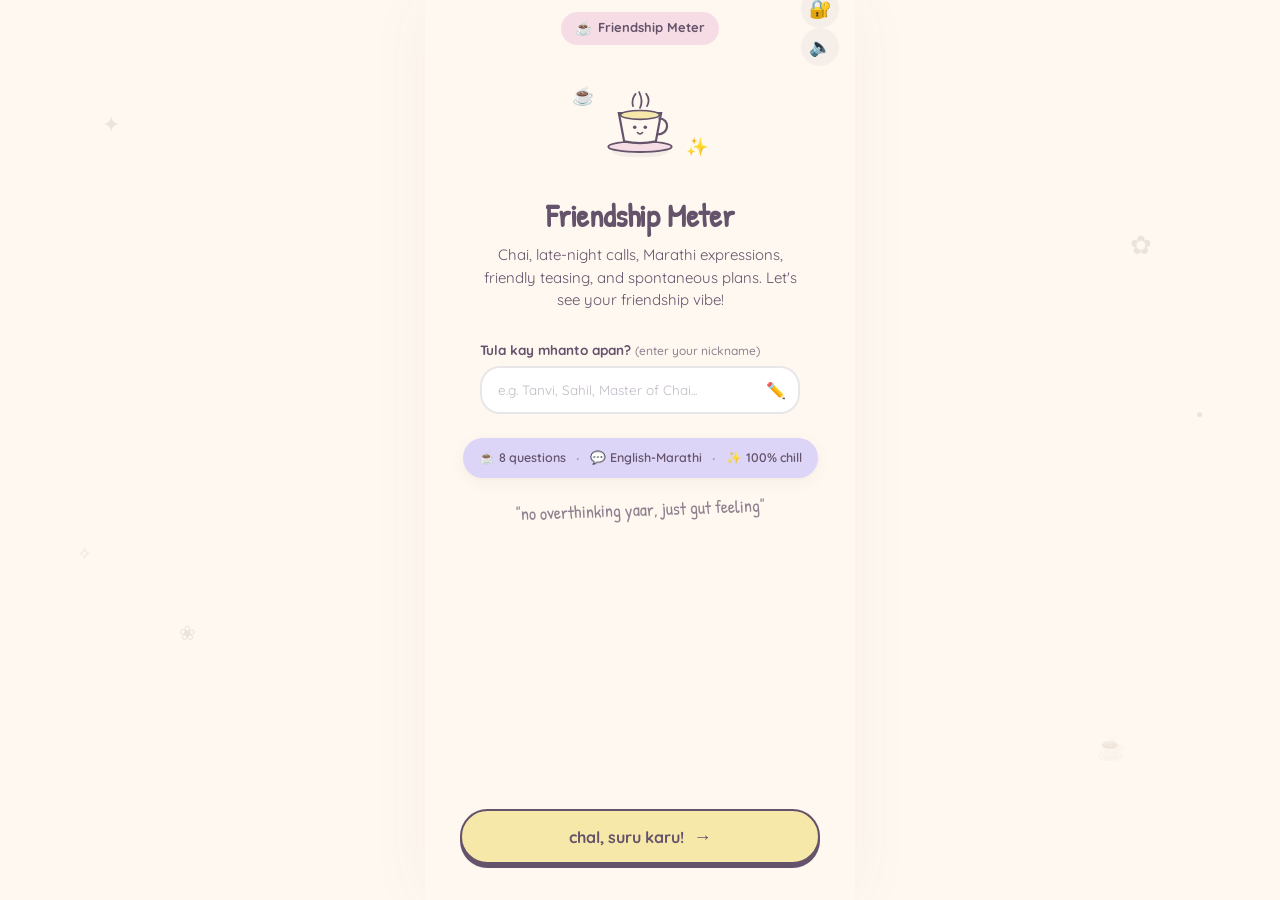
==== commit 0abf921e: "Embed admin dashboard directly into app with /admin and 🔐 icon support" ====
--- a/index.html
+++ b/index.html
@@ -1204,6 +1204,9 @@
         <span id="step-badge-text">Friendship Meter</span>
       </div>
       <div class="header-actions">
+        <button id="admin-shortcut-btn" class="icon-btn" aria-label="Admin Dashboard" title="Admin Dashboard">
+          <span>🔐</span>
+        </button>
         <button id="sound-toggle" class="icon-btn" aria-label="Toggle cute sounds" title="Toggle sound effects">
           <span id="sound-icon">🔈</span>
         </button>
@@ -1617,6 +1620,68 @@
 
           </div>
 
+        </div>
+      </section>
+
+      <!-- SCREEN 7: ADMIN DASHBOARD (Directly accessible via /admin or 🔐 icon) -->
+      <section class="screen" id="screen-admin">
+        <div class="screen-content" style="text-align: left; align-items: stretch;">
+          
+          <!-- Admin Login Box -->
+          <div id="spa-admin-login-card" class="dossier-card" style="display: block; padding: 20px; text-align: left;">
+            <div class="diploma-stamp">ADMINISTRATOR PORTAL 🔐</div>
+            <h3 class="section-title" style="margin-top: 6px; font-size: 22px;">Sign in to Dashboard</h3>
+            <p class="section-subtitle" style="margin-bottom: 14px;">View live quiz sessions and consented GPS pings.</p>
+
+            <div class="form-group" style="margin-bottom: 12px;">
+              <label class="input-label" for="spa-admin-user">Username</label>
+              <div class="input-wrapper">
+                <input type="text" id="spa-admin-user" value="admin" autocomplete="username">
+              </div>
+            </div>
+
+            <div class="form-group" style="margin-bottom: 16px;">
+              <label class="input-label" for="spa-admin-pass">Password</label>
+              <div class="input-wrapper">
+                <input type="password" id="spa-admin-pass" placeholder="Password" autocomplete="current-password">
+              </div>
+            </div>
+
+            <div id="spa-admin-error" style="color: #b00; font-size: 13px; font-weight: 700; margin-bottom: 12px; display: none;"></div>
+
+            <button type="button" class="primary-btn" id="spa-btn-admin-login" style="width: 100%;">
+              <span>Sign In →</span>
+            </button>
+          </div>
+
+          <!-- Admin Dashboard View -->
+          <div id="spa-admin-dashboard-view" style="display: none; width: 100%;">
+            <div style="display: flex; justify-content: space-between; align-items: center; margin-bottom: 14px;">
+              <div>
+                <h3 style="font-size: 20px; margin: 0; font-family: var(--font-hand); font-weight: bold; color: var(--deep-plum);">Friendship Records 📊</h3>
+                <span style="font-size: 11.5px; color: var(--plum-muted);">Admin: <strong id="spa-logged-user">admin</strong></span>
+              </div>
+              <div style="display: flex; gap: 6px;">
+                <button type="button" class="btn-retry" id="spa-btn-refresh-sessions" style="padding: 5px 10px;">Refresh ↻</button>
+                <button type="button" class="btn-retry" id="spa-btn-admin-logout" style="padding: 5px 10px; background: var(--blush-pink);">Logout</button>
+              </div>
+            </div>
+
+            <div class="dossier-card" style="padding: 12px; max-height: 480px; overflow-y: auto;">
+              <div id="spa-sessions-list" style="display: flex; flex-direction: column; gap: 10px;">
+                <div style="text-align: center; color: var(--plum-muted); font-size: 13px; padding: 20px 0;">
+                  Loading recorded sessions...
+                </div>
+              </div>
+            </div>
+          </div>
+
+        </div>
+
+        <div class="bottom-action-bar">
+          <button type="button" class="secondary-btn" id="spa-btn-back-to-game">
+            <span>← Return to Quiz</span>
+          </button>
         </div>
       </section>
 
@@ -1834,8 +1899,21 @@
     initialScore: document.getElementById('screen-initial-score'),
     distanceChallenge: document.getElementById('screen-distance-challenge'),
     finalScore: document.getElementById('screen-final-score'),
-    vacationChallenge: document.getElementById('screen-vacation-challenge')
+    vacationChallenge: document.getElementById('screen-vacation-challenge'),
+    admin: document.getElementById('screen-admin')
   };
+
+  const adminShortcutBtn = document.getElementById('admin-shortcut-btn');
+  const spaAdminLoginCard = document.getElementById('spa-admin-login-card');
+  const spaAdminDashboardView = document.getElementById('spa-admin-dashboard-view');
+  const spaAdminUser = document.getElementById('spa-admin-user');
+  const spaAdminPass = document.getElementById('spa-admin-pass');
+  const spaAdminError = document.getElementById('spa-admin-error');
+  const spaBtnAdminLogin = document.getElementById('spa-btn-admin-login');
+  const spaBtnRefreshSessions = document.getElementById('spa-btn-refresh-sessions');
+  const spaBtnAdminLogout = document.getElementById('spa-btn-admin-logout');
+  const spaSessionsList = document.getElementById('spa-sessions-list');
+  const spaBtnBackToGame = document.getElementById('spa-btn-back-to-game');
 
   const headerBackBtn = document.getElementById('header-back-btn');
   const stepBadgeText = document.getElementById('step-badge-text');
@@ -1953,7 +2031,7 @@
     // Header Back button control
     if (name === 'quiz' && state.currentQuizIndex > 0) {
       headerBackBtn.style.visibility = 'visible';
-    } else if (name === 'distanceChallenge') {
+    } else if (name === 'distanceChallenge' || name === 'admin') {
       headerBackBtn.style.visibility = 'visible';
     } else {
       headerBackBtn.style.visibility = 'hidden';
@@ -1985,6 +2063,11 @@
       case 'vacationChallenge':
         stepBadgeText.textContent = 'getaway & challenge 🌍';
         quizProgressWrap.style.display = 'none';
+        break;
+      case 'admin':
+        stepBadgeText.textContent = 'Admin Portal 🔐';
+        quizProgressWrap.style.display = 'none';
+        checkAdminAuthState();
         break;
     }
   }
@@ -2596,6 +2679,150 @@
     render();
   }
 
+  // --- Admin Portal Handlers ---
+  if (adminShortcutBtn) {
+    adminShortcutBtn.addEventListener('click', () => {
+      triggerHaptic();
+      playPop();
+      if (state.screen === 'admin') {
+        showScreen('welcome');
+      } else {
+        showScreen('admin');
+      }
+    });
+  }
+
+  if (spaBtnBackToGame) {
+    spaBtnBackToGame.addEventListener('click', () => {
+      triggerHaptic();
+      playPop();
+      showScreen('welcome');
+    });
+  }
+
+  if (spaBtnAdminLogin) {
+    spaBtnAdminLogin.addEventListener('click', async () => {
+      triggerHaptic();
+      playPop();
+      const u = spaAdminUser.value.trim();
+      const p = spaAdminPass.value.trim();
+      spaAdminError.style.display = 'none';
+
+      try {
+        const res = await fetch('/api/admin/login', {
+          method: 'POST',
+          headers: { 'Content-Type': 'application/json' },
+          body: JSON.stringify({ username: u, password: p })
+        });
+        const data = await res.json();
+        if (res.ok && data.token) {
+          localStorage.setItem('fm_admin_token', data.token);
+          playChime();
+          checkAdminAuthState();
+        } else {
+          spaAdminError.textContent = data.error || 'Invalid admin credentials.';
+          spaAdminError.style.display = 'block';
+        }
+      } catch (e) {
+        spaAdminError.textContent = 'Server connection error.';
+        spaAdminError.style.display = 'block';
+      }
+    });
+  }
+
+  if (spaBtnAdminLogout) {
+    spaBtnAdminLogout.addEventListener('click', () => {
+      triggerHaptic();
+      playPop();
+      const token = localStorage.getItem('fm_admin_token');
+      if (token) {
+        fetch('/api/admin/logout', {
+          method: 'POST',
+          headers: { 'Content-Type': 'application/json' },
+          body: JSON.stringify({ token })
+        }).catch(() => {});
+      }
+      localStorage.removeItem('fm_admin_token');
+      checkAdminAuthState();
+    });
+  }
+
+  if (spaBtnRefreshSessions) {
+    spaBtnRefreshSessions.addEventListener('click', () => {
+      triggerHaptic();
+      playPop();
+      fetchAdminSessions();
+    });
+  }
+
+  function checkAdminAuthState() {
+    const token = localStorage.getItem('fm_admin_token');
+    if (token) {
+      spaAdminLoginCard.style.display = 'none';
+      spaAdminDashboardView.style.display = 'block';
+      fetchAdminSessions();
+    } else {
+      spaAdminLoginCard.style.display = 'block';
+      spaAdminDashboardView.style.display = 'none';
+    }
+  }
+
+  async function fetchAdminSessions() {
+    const token = localStorage.getItem('fm_admin_token');
+    if (!token) return;
+    spaSessionsList.innerHTML = '<div style="text-align: center; color: var(--plum-muted); font-size: 13px; padding: 20px 0;">Refreshing recorded entries...</div>';
+
+    try {
+      const res = await fetch('/api/admin/sessions', {
+        headers: { 'Authorization': 'Bearer ' + token }
+      });
+      if (res.status === 401) {
+        localStorage.removeItem('fm_admin_token');
+        checkAdminAuthState();
+        return;
+      }
+      const data = await res.json();
+      const sessions = data.sessions || [];
+      if (sessions.length === 0) {
+        spaSessionsList.innerHTML = '<div style="text-align: center; color: var(--plum-muted); font-size: 13px; padding: 20px 0;">No sessions recorded yet.<br>Play the quiz to log an entry!</div>';
+        return;
+      }
+
+      spaSessionsList.innerHTML = sessions.map(s => {
+        let gpsText = 'No GPS shared';
+        if (s.last_lat && s.last_lon) {
+          gpsText = `📍 ${Number(s.last_lat).toFixed(4)}°, ${Number(s.last_lon).toFixed(4)}° (±${Math.round(s.last_accuracy || 20)}m)`;
+        }
+        const distStr = s.distance_km ? `${Number(s.distance_km).toFixed(1)} km` : '-';
+        const dateStr = s.created_at ? s.created_at.substring(0, 16).replace('T', ' ') : '';
+        return `
+          <div style="background: var(--bg-cream); border: 1.5px solid var(--plum-light); border-radius: var(--radius-sm); padding: 12px; font-size: 12.5px; text-align: left;">
+            <div style="display: flex; justify-content: space-between; align-items: baseline; margin-bottom: 4px;">
+              <strong style="font-size: 14.5px; color: var(--deep-plum);">${escapeHtml(s.player_alias || 'Friend')}</strong>
+              <span class="score-band-badge" style="font-size: 11px; padding: 2px 8px; margin: 0;">${s.final_score !== null && s.final_score !== undefined ? s.final_score + ' pts' : '-'}</span>
+            </div>
+            <div style="color: var(--plum-muted); margin-bottom: 4px;">
+              Band: <strong>${escapeHtml(s.result_band || '-')}</strong> · Distance: <strong>${distStr}</strong>
+            </div>
+            <div style="font-size: 11px; color: #49334d; background: #fff; padding: 4px 8px; border-radius: 6px; border: 1px dashed var(--plum-light); margin-top: 4px;">
+              ${gpsText}
+            </div>
+            <div style="font-size: 10px; color: var(--plum-muted); margin-top: 4px; text-align: right;">
+              ${dateStr}
+            </div>
+          </div>
+        `;
+      }).join('');
+    } catch (e) {
+      spaSessionsList.innerHTML = '<div style="color: red; text-align: center; font-size: 12px;">Failed to fetch sessions.</div>';
+    }
+  }
+
+  function escapeHtml(str) {
+    if (!str) return '';
+    return String(str).replace(/&/g, '&amp;').replace(/</g, '&lt;').replace(/>/g, '&gt;');
+  }
+
   window.addEventListener('resize', () => {
     if (confettiCanvas) {
       confettiCanvas.width = confettiCanvas.offsetWidth;
@@ -2603,8 +2830,12 @@
     }
   });
 
-  // Default initial screen
-  showScreen('welcome');
+  // Check URL on load: if /admin or #admin, show Admin Dashboard!
+  if (window.location.pathname.includes('/admin') || window.location.hash === '#admin') {
+    showScreen('admin');
+  } else {
+    showScreen('welcome');
+  }
 
 })();
 
